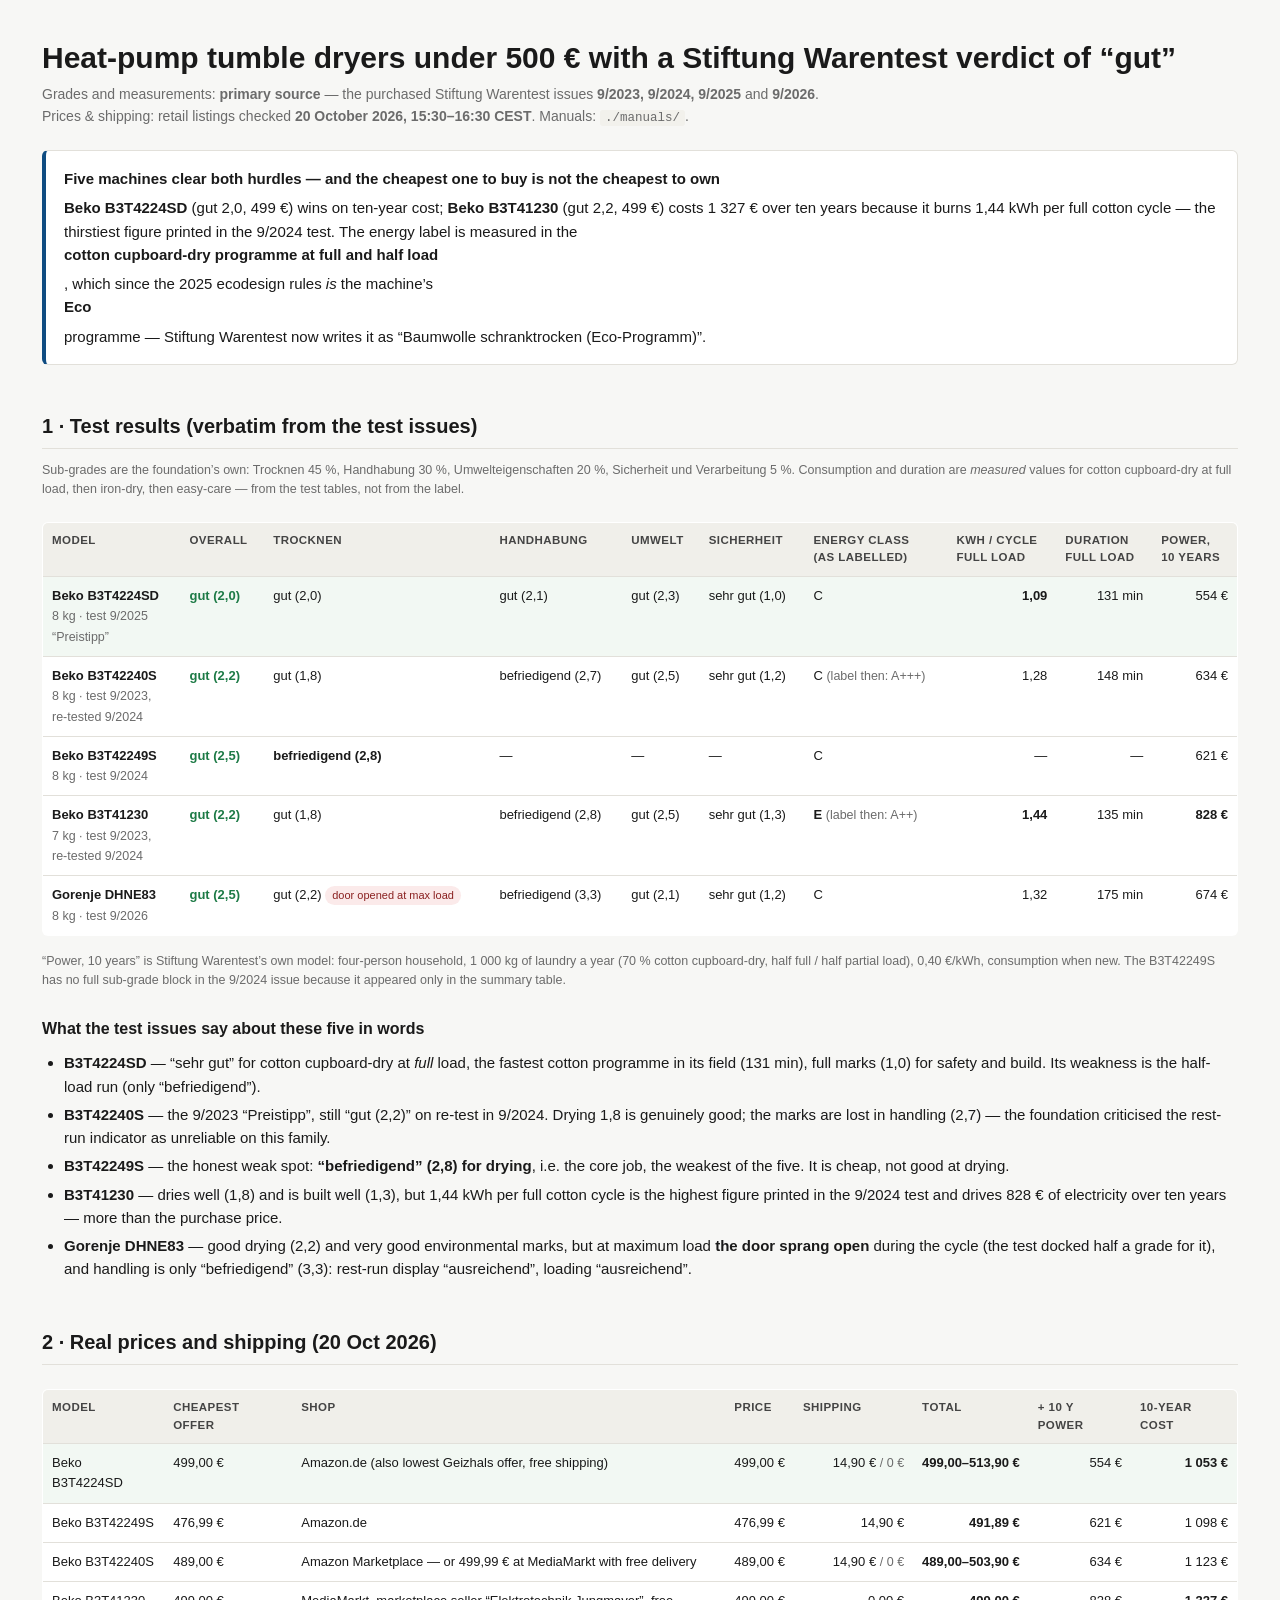
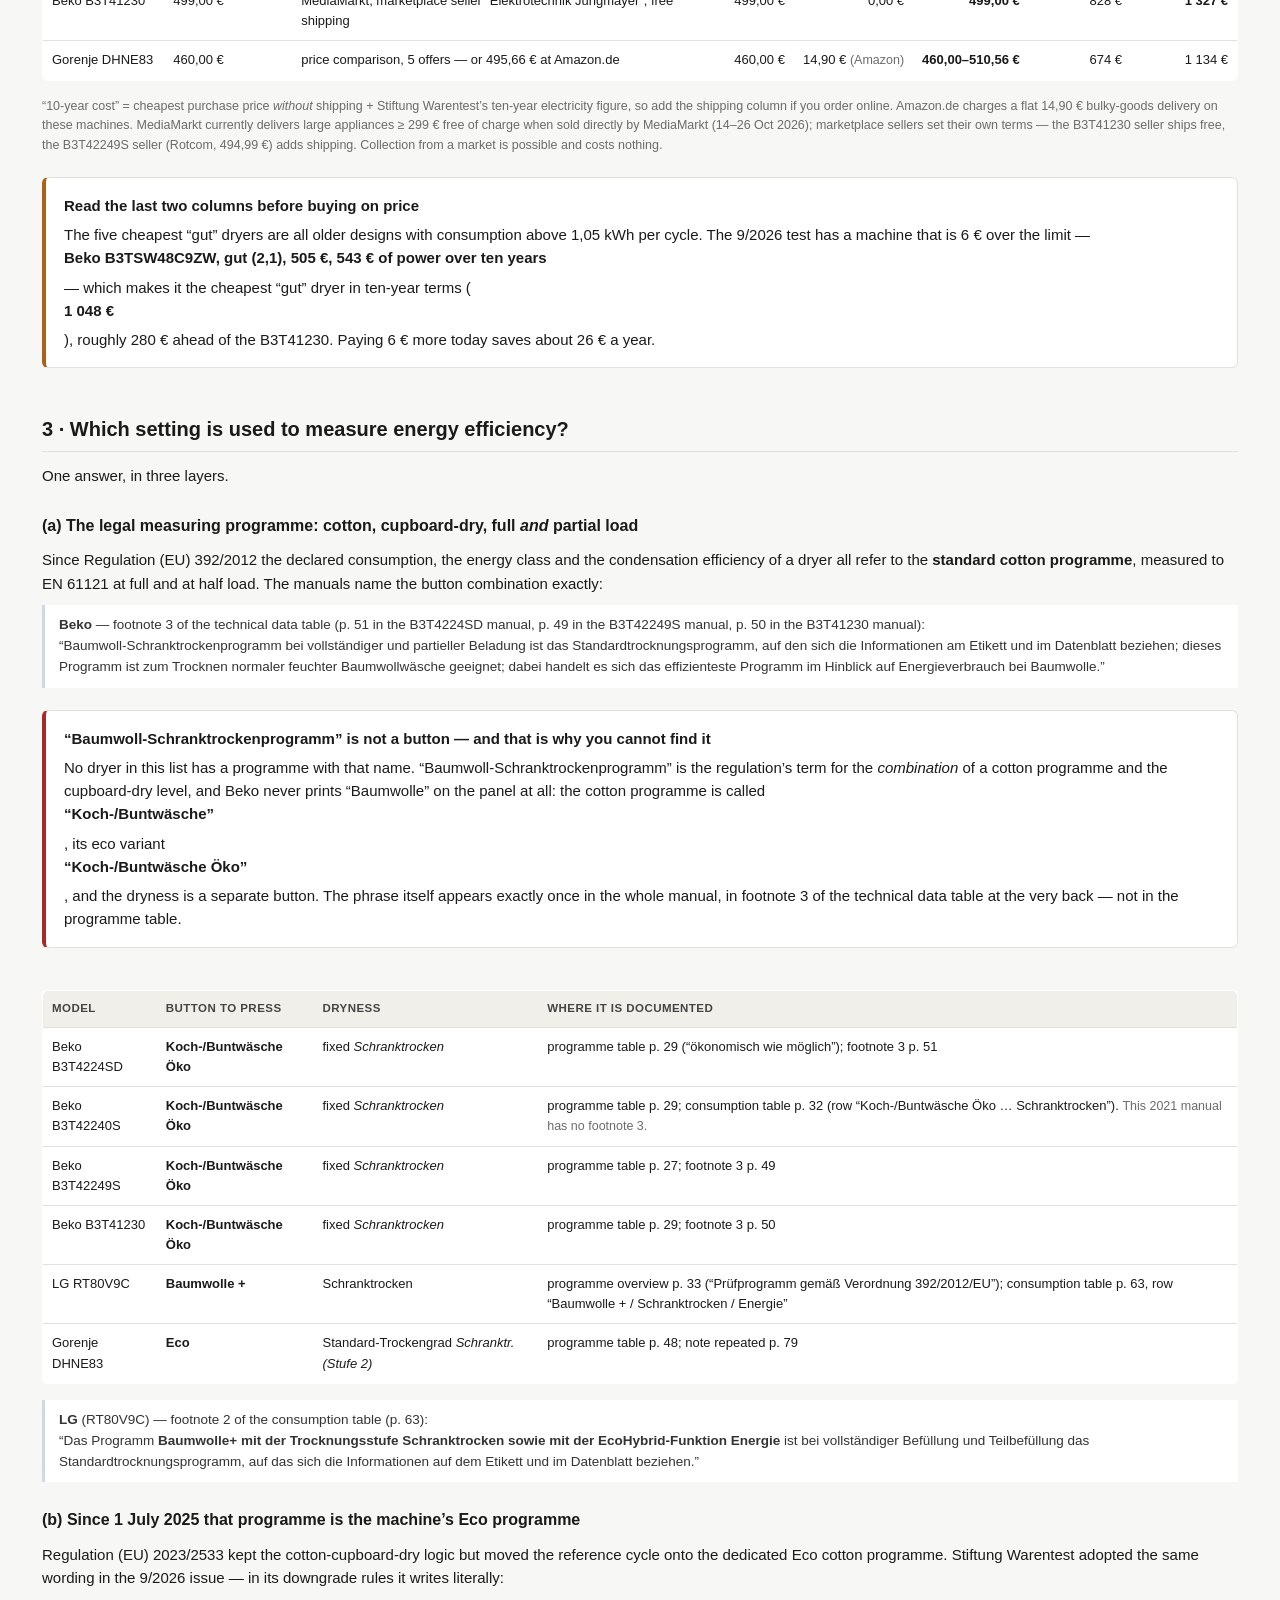
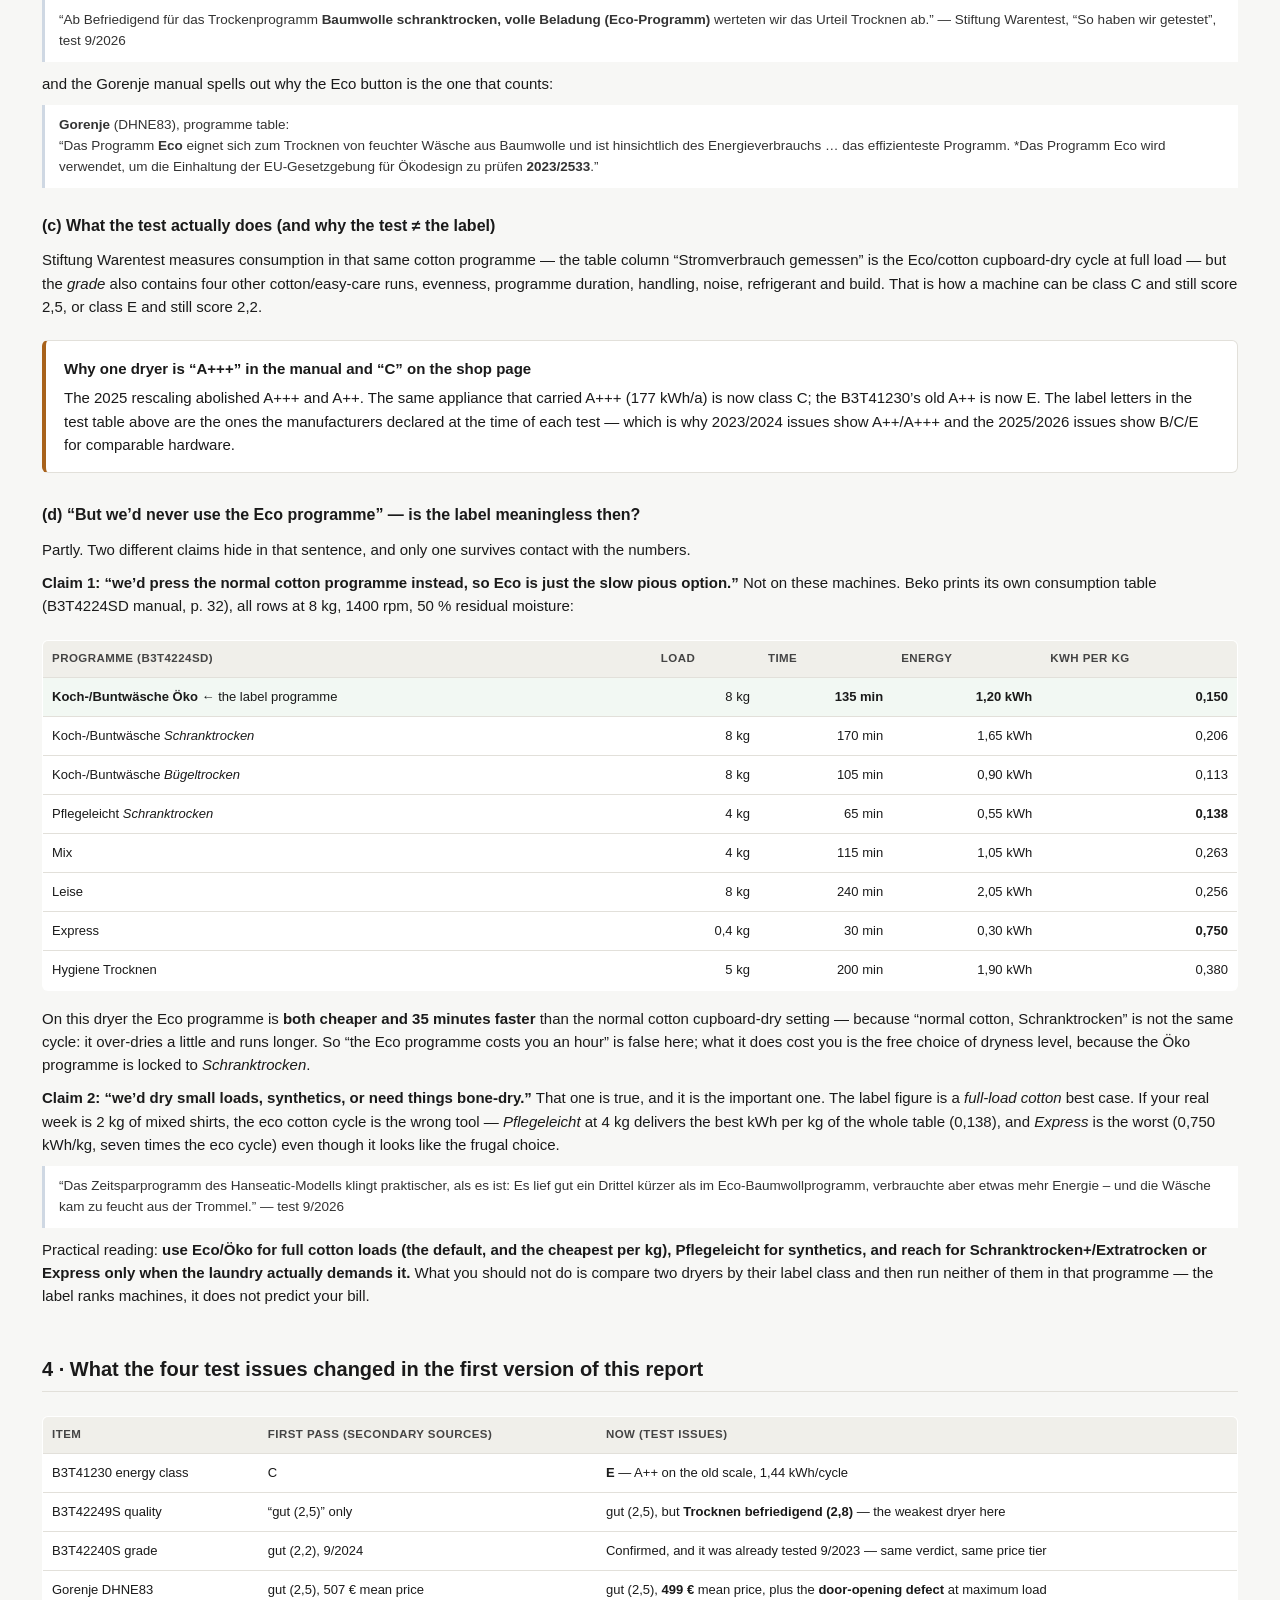
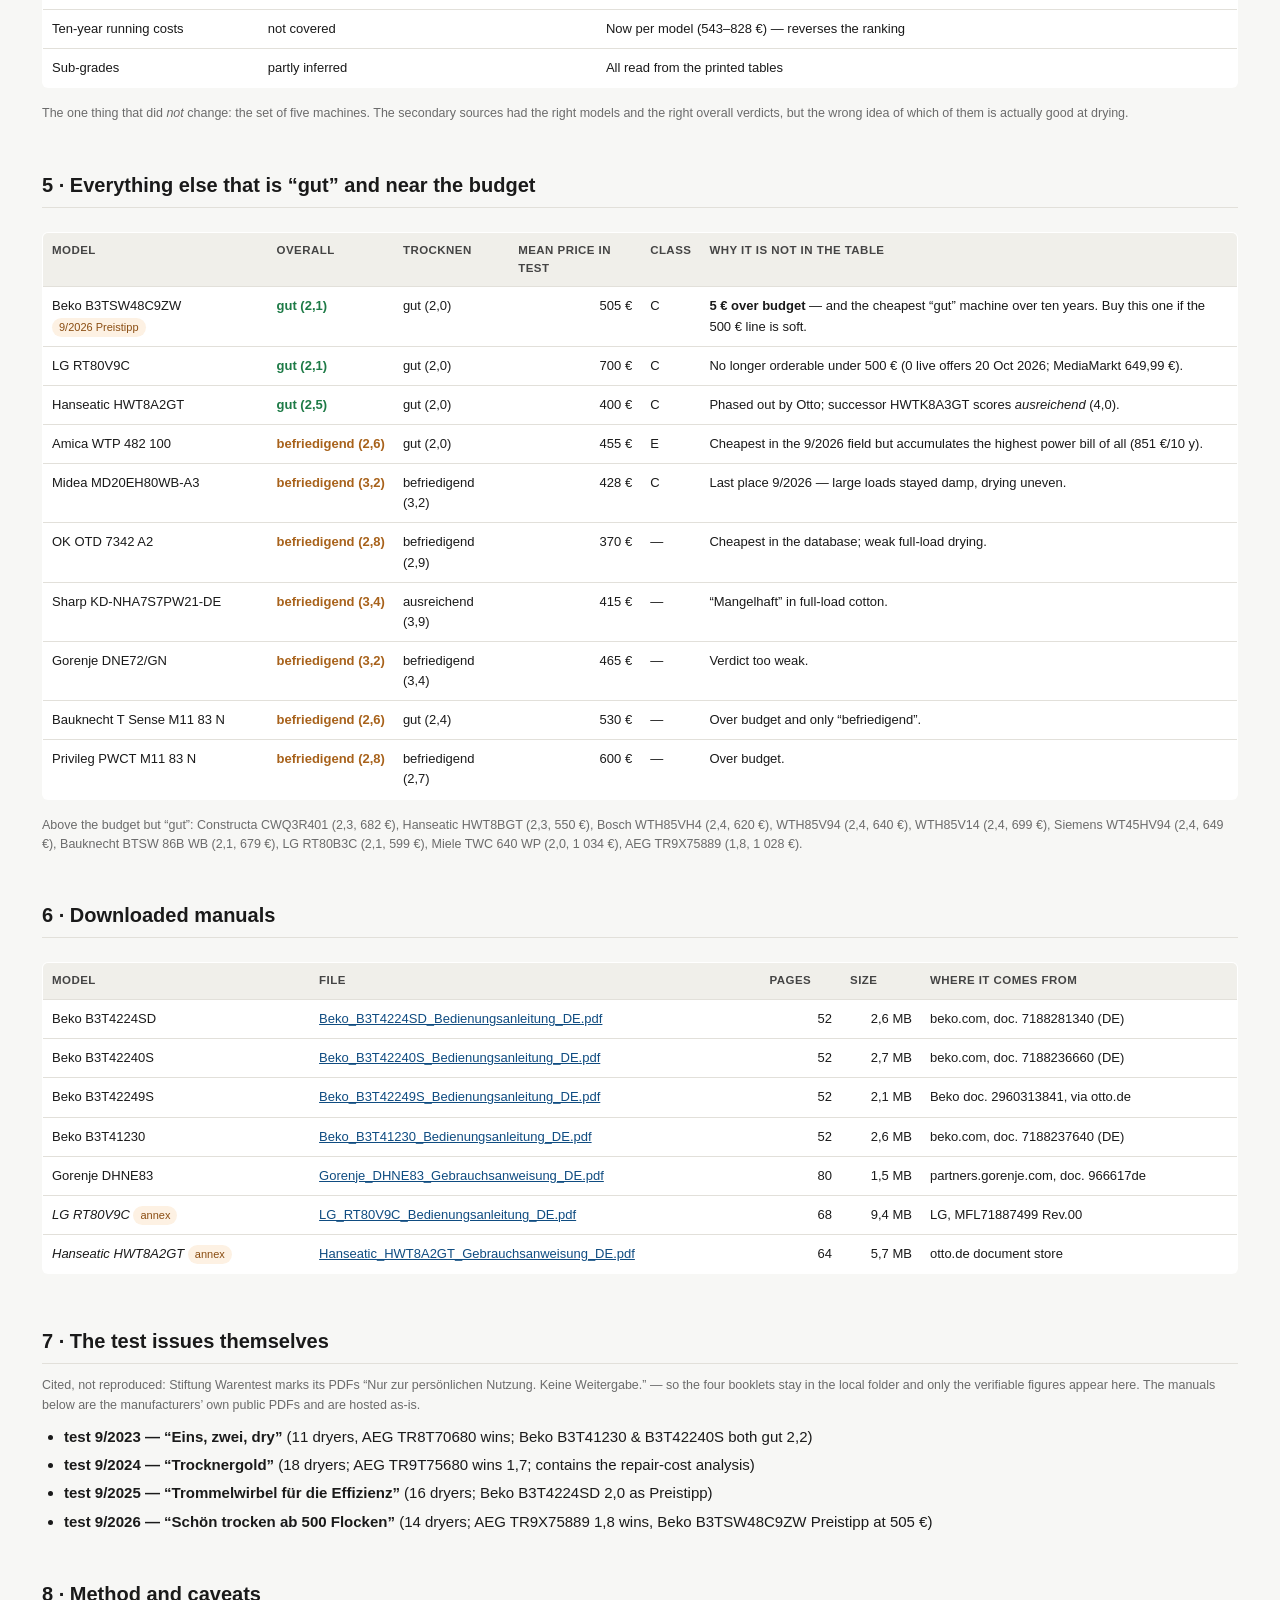
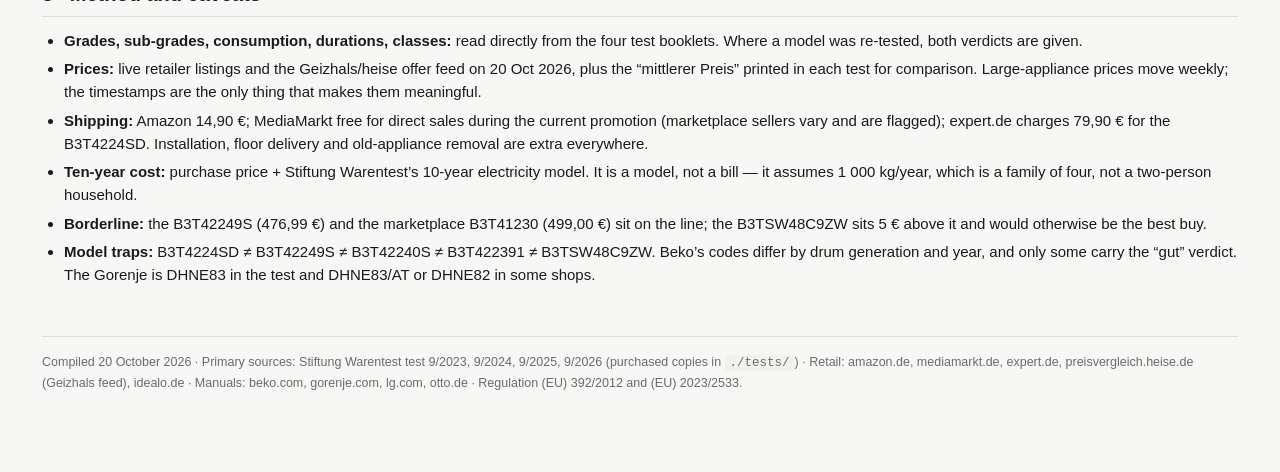
==== trockner/index.html @ 3e5c5003 "trockner: publish the tumble-dryer report at /trockner One self-contained HTML page plus the seven m" ====
<!DOCTYPE html>
<html lang="en">
<head>
<meta charset="utf-8">
<meta name="viewport" content="width=device-width, initial-scale=1">
<title>Tumble dryers under 500 € with Stiftung Warentest “gut” — 2023–2026 test data, real prices, manuals</title>
<style>
  :root{
    --bg:#f7f7f5; --card:#fff; --ink:#1a1a1a; --muted:#6b6b6b; --line:#e2e0da;
    --good:#1d7a46; --warn:#a8621b; --bad:#a52a2a; --accent:#0f4c81;
  }
  *{box-sizing:border-box}
  body{margin:0;background:var(--bg);color:var(--ink);
       font:15px/1.55 -apple-system,BlinkMacSystemFont,"Segoe UI",Roboto,Helvetica,Arial,sans-serif;}
  .wrap{max-width:1240px;margin:0 auto;padding:40px 22px 80px}
  header h1{font-size:30px;line-height:1.2;margin:0 0 8px}
  header .sub{color:var(--muted);font-size:14px;margin-bottom:22px}
  .callout{background:#fff;border:1px solid var(--line);border-left:4px solid var(--accent);
           padding:16px 18px;border-radius:6px;margin:22px 0 30px}
  .callout b{display:block;margin-bottom:6px}
  h2{font-size:20px;margin:46px 0 12px;padding-bottom:6px;border-bottom:1px solid var(--line)}
  h3{font-size:16px;margin:26px 0 8px}
  p{margin:10px 0}
  ul,ol{margin:10px 0;padding-left:22px}
  li{margin:5px 0}
  table{width:100%;border-collapse:collapse;background:#fff;border:1px solid var(--line);
        border-radius:6px;overflow:hidden;font-size:13px;margin:12px 0 6px}
  th,td{padding:9px 9px;text-align:left;vertical-align:top;border-bottom:1px solid var(--line)}
  th{background:#f0efea;font-size:11.5px;text-transform:uppercase;letter-spacing:.04em;color:#444}
  tr:last-child td{border-bottom:none}
  td.num{text-align:right;white-space:nowrap;font-variant-numeric:tabular-nums}
  .grade{font-weight:600;white-space:nowrap}
  .g-good{color:var(--good)}
  .g-ok{color:var(--warn)}
  .g-bad{color:var(--bad)}
  .pill{display:inline-block;padding:1px 7px;border-radius:10px;font-size:11px;
        background:#eef2f6;color:#33475b;white-space:nowrap}
  .pill.b{background:#fdf1e3;color:#8a4d12}
  .pill.r{background:#fbeaea;color:#8a2020}
  code{background:#f2f1ec;padding:1px 5px;border-radius:3px;font-size:12.5px}
  blockquote{margin:10px 0;padding:10px 14px;border-left:3px solid #cfd8e3;background:#fff;
             color:#333;font-size:13.5px}
  .note{font-size:12.5px;color:var(--muted)}
  .scroll{overflow-x:auto}
  .win{background:#f2f8f3}
  .diff{background:#fffdf5}
  footer{margin-top:50px;padding-top:16px;border-top:1px solid var(--line);font-size:12.5px;color:var(--muted)}
  a{color:var(--accent)}
</style>
</head>
<body>
<div class="wrap">

<header>
  <h1>Heat-pump tumble dryers under 500 € with a Stiftung Warentest verdict of “gut”</h1>
  <div class="sub">
    Grades and measurements: <b>primary source</b> — the purchased Stiftung Warentest issues <b>9/2023, 9/2024, 9/2025</b> and <b>9/2026</b>.<br>
    Prices &amp; shipping: retail listings checked <b>20 October 2026, 15:30–16:30 CEST</b>. Manuals: <code>./manuals/</code>.
  </div>
</header>

<div class="callout">
  <b>Five machines clear both hurdles — and the cheapest one to buy is not the cheapest to own</b>
  <b style="display:inline;font-weight:600">Beko B3T4224SD</b> (gut 2,0, 499 €) wins on ten-year cost; <b style="display:inline;font-weight:600">Beko B3T41230</b> (gut 2,2, 499 €) costs 1 327 € over ten years because it burns 1,44 kWh per full cotton cycle — the thirstiest figure printed in the 9/2024 test.
  The energy label is measured in the <b>cotton cupboard-dry programme at full and half load</b>, which since the 2025 ecodesign rules <i>is</i> the machine’s <b>Eco</b> programme — Stiftung Warentest now writes it as “Baumwolle schranktrocken (Eco-Programm)”.
</div>

<h2>1 · Test results (verbatim from the test issues)</h2>
<p class="note">Sub-grades are the foundation’s own: Trocknen 45 %, Handhabung 30 %, Umwelteigenschaften 20 %, Sicherheit und Verarbeitung 5 %. Consumption and duration are <i>measured</i> values for cotton cupboard-dry at full load, then iron-dry, then easy-care — from the test tables, not from the label.</p>

<div class="scroll">
<table>
  <thead>
    <tr>
      <th>Model</th><th>Overall</th><th>Trocknen</th><th>Handhabung</th><th>Umwelt</th><th>Sicherheit</th>
      <th>Energy class<br>(as labelled)</th><th>kWh / cycle<br>full load</th><th>Duration<br>full load</th><th>Power,<br>10 years</th>
    </tr>
  </thead>
  <tbody>
    <tr class="win">
      <td><b>Beko B3T4224SD</b><br><span class="note">8 kg · test 9/2025<br>“Preistipp”</span></td>
      <td><span class="grade g-good">gut (2,0)</span></td>
      <td>gut (2,0)</td><td>gut (2,1)</td><td>gut (2,3)</td><td>sehr gut (1,0)</td>
      <td>C</td><td class="num"><b>1,09</b></td><td class="num">131 min</td><td class="num">554 €</td>
    </tr>
    <tr>
      <td><b>Beko B3T42240S</b><br><span class="note">8 kg · test 9/2023,<br>re-tested 9/2024</span></td>
      <td><span class="grade g-good">gut (2,2)</span></td>
      <td>gut (1,8)</td><td>befriedigend (2,7)</td><td>gut (2,5)</td><td>sehr gut (1,2)</td>
      <td>C <span class="note">(label then: A+++)</span></td><td class="num">1,28</td><td class="num">148 min</td><td class="num">634 €</td>
    </tr>
    <tr>
      <td><b>Beko B3T42249S</b><br><span class="note">8 kg · test 9/2024</span></td>
      <td><span class="grade g-good">gut (2,5)</span></td>
      <td><b>befriedigend (2,8)</b></td><td>—</td><td>—</td><td>—</td>
      <td>C</td><td class="num">—</td><td class="num">—</td><td class="num">621 €</td>
    </tr>
    <tr>
      <td><b>Beko B3T41230</b><br><span class="note">7 kg · test 9/2023,<br>re-tested 9/2024</span></td>
      <td><span class="grade g-good">gut (2,2)</span></td>
      <td>gut (1,8)</td><td>befriedigend (2,8)</td><td>gut (2,5)</td><td>sehr gut (1,3)</td>
      <td><b>E</b> <span class="note">(label then: A++)</span></td><td class="num"><b>1,44</b></td><td class="num">135 min</td><td class="num"><b>828 €</b></td>
    </tr>
    <tr>
      <td><b>Gorenje DHNE83</b><br><span class="note">8 kg · test 9/2026</span></td>
      <td><span class="grade g-good">gut (2,5)</span></td>
      <td>gut (2,2) <span class="pill r">door opened at max load</span></td>
      <td>befriedigend (3,3)</td><td>gut (2,1)</td><td>sehr gut (1,2)</td>
      <td>C</td><td class="num">1,32</td><td class="num">175 min</td><td class="num">674 €</td>
    </tr>
  </tbody>
</table>
</div>

<p class="note">“Power, 10 years” is Stiftung Warentest’s own model: four-person household, 1 000 kg of laundry a year (70 % cotton cupboard-dry, half full / half partial load), 0,40 €/kWh, consumption when new. The B3T42249S has no full sub-grade block in the 9/2024 issue because it appeared only in the summary table.</p>

<h3>What the test issues say about these five in words</h3>
<ul>
  <li><b>B3T4224SD</b> — “sehr gut” for cotton cupboard-dry at <i>full</i> load, the fastest cotton programme in its field (131 min), full marks (1,0) for safety and build. Its weakness is the half-load run (only “befriedigend”).</li>
  <li><b>B3T42240S</b> — the 9/2023 “Preistipp”, still “gut (2,2)” on re-test in 9/2024. Drying 1,8 is genuinely good; the marks are lost in handling (2,7) — the foundation criticised the rest-run indicator as unreliable on this family.</li>
  <li><b>B3T42249S</b> — the honest weak spot: <b>“befriedigend” (2,8) for drying</b>, i.e. the core job, the weakest of the five. It is cheap, not good at drying.</li>
  <li><b>B3T41230</b> — dries well (1,8) and is built well (1,3), but 1,44 kWh per full cotton cycle is the highest figure printed in the 9/2024 test and drives 828 € of electricity over ten years — more than the purchase price.</li>
  <li><b>Gorenje DHNE83</b> — good drying (2,2) and very good environmental marks, but at maximum load <b>the door sprang open</b> during the cycle (the test docked half a grade for it), and handling is only “befriedigend” (3,3): rest-run display “ausreichend”, loading “ausreichend”.</li>
</ul>

<h2>2 · Real prices and shipping (20 Oct 2026)</h2>

<div class="scroll">
<table>
  <thead>
    <tr><th>Model</th><th>Cheapest offer</th><th>Shop</th><th class="num">Price</th><th class="num">Shipping</th><th class="num">Total</th><th class="num">+ 10 y power</th><th class="num">10-year cost</th></tr>
  </thead>
  <tbody>
    <tr class="win">
      <td>Beko B3T4224SD</td><td>499,00 €</td><td>Amazon.de (also lowest Geizhals offer, free shipping)</td>
      <td class="num">499,00 €</td><td class="num">14,90 € <span class="note">/ 0 €</span></td><td class="num"><b>499,00–513,90 €</b></td><td class="num">554 €</td><td class="num"><b>1 053 €</b></td>
    </tr>
    <tr>
      <td>Beko B3T42249S</td><td>476,99 €</td><td>Amazon.de</td>
      <td class="num">476,99 €</td><td class="num">14,90 €</td><td class="num"><b>491,89 €</b></td><td class="num">621 €</td><td class="num">1 098 €</td>
    </tr>
    <tr>
      <td>Beko B3T42240S</td><td>489,00 €</td><td>Amazon Marketplace — or 499,99 € at MediaMarkt with free delivery</td>
      <td class="num">489,00 €</td><td class="num">14,90 € <span class="note">/ 0 €</span></td><td class="num"><b>489,00–503,90 €</b></td><td class="num">634 €</td><td class="num">1 123 €</td>
    </tr>
    <tr>
      <td>Beko B3T41230</td><td>499,00 €</td><td>MediaMarkt, marketplace seller “Elektrotechnik Jungmayer”, free shipping</td>
      <td class="num">499,00 €</td><td class="num">0,00 €</td><td class="num"><b>499,00 €</b></td><td class="num">828 €</td><td class="num"><b>1 327 €</b></td>
    </tr>
    <tr>
      <td>Gorenje DHNE83</td><td>460,00 €</td><td>price comparison, 5 offers — or 495,66 € at Amazon.de</td>
      <td class="num">460,00 €</td><td class="num">14,90 € <span class="note">(Amazon)</span></td><td class="num"><b>460,00–510,56 €</b></td><td class="num">674 €</td><td class="num">1 134 €</td>
    </tr>
  </tbody>
</table>
</div>

<p class="note">“10-year cost” = cheapest purchase price <i>without</i> shipping + Stiftung Warentest’s ten-year electricity figure, so add the shipping column if you order online. Amazon.de charges a flat 14,90 € bulky-goods delivery on these machines. MediaMarkt currently delivers large appliances ≥ 299 € free of charge when sold directly by MediaMarkt (14–26 Oct 2026); marketplace sellers set their own terms — the B3T41230 seller ships free, the B3T42249S seller (Rotcom, 494,99 €) adds shipping. Collection from a market is possible and costs nothing.</p>

<div class="callout" style="border-left-color:var(--warn)">
  <b>Read the last two columns before buying on price</b>
  The five cheapest “gut” dryers are all older designs with consumption above 1,05 kWh per cycle. The 9/2026 test has a machine that is 6 € over the limit — <b>Beko B3TSW48C9ZW, gut (2,1), 505 €, 543 € of power over ten years</b> — which makes it the cheapest “gut” dryer in ten-year terms (<b>1 048 €</b>), roughly 280 € ahead of the B3T41230. Paying 6 € more today saves about 26 € a year.
</div>

<h2>3 · Which setting is used to measure energy efficiency?</h2>

<p>One answer, in three layers.</p>

<h3>(a) The legal measuring programme: cotton, cupboard-dry, full <i>and</i> partial load</h3>
<p>Since Regulation (EU) 392/2012 the declared consumption, the energy class and the condensation efficiency of a dryer all refer to the <b>standard cotton programme</b>, measured to EN 61121 at full and at half load. The manuals name the button combination exactly:</p>

<blockquote><b>Beko</b> — footnote 3 of the technical data table (p. 51 in the B3T4224SD manual, p. 49 in the B3T42249S manual, p. 50 in the B3T41230 manual):<br>
“Baumwoll-Schranktrockenprogramm bei vollständiger und partieller Beladung ist das Standardtrocknungsprogramm, auf den sich die Informationen am Etikett und im Datenblatt beziehen; dieses Programm ist zum Trocknen normaler feuchter Baumwollwäsche geeignet; dabei handelt es sich das effizienteste Programm im Hinblick auf Energieverbrauch bei Baumwolle.”</blockquote>

<div class="callout" style="border-left-color:var(--bad)">
  <b>“Baumwoll-Schranktrockenprogramm” is not a button — and that is why you cannot find it</b>
  No dryer in this list has a programme with that name. “Baumwoll-Schranktrockenprogramm” is the regulation’s term for the <i>combination</i> of a cotton programme and the cupboard-dry level, and Beko never prints “Baumwolle” on the panel at all: the cotton programme is called <b>“Koch-/Buntwäsche”</b>, its eco variant <b>“Koch-/Buntwäsche Öko”</b>, and the dryness is a separate button. The phrase itself appears exactly once in the whole manual, in footnote 3 of the technical data table at the very back — not in the programme table.
</div>

<div class="scroll">
<table>
  <thead><tr><th>Model</th><th>Button to press</th><th>Dryness</th><th>Where it is documented</th></tr></thead>
  <tbody>
    <tr><td>Beko B3T4224SD</td><td><b>Koch-/Buntwäsche Öko</b></td><td>fixed <i>Schranktrocken</i></td><td>programme table p. 29 (“ökonomisch wie möglich”); footnote 3 p. 51</td></tr>
    <tr><td>Beko B3T42240S</td><td><b>Koch-/Buntwäsche Öko</b></td><td>fixed <i>Schranktrocken</i></td><td>programme table p. 29; consumption table p. 32 (row “Koch-/Buntwäsche Öko … Schranktrocken”). <span class="note">This 2021 manual has no footnote 3.</span></td></tr>
    <tr><td>Beko B3T42249S</td><td><b>Koch-/Buntwäsche Öko</b></td><td>fixed <i>Schranktrocken</i></td><td>programme table p. 27; footnote 3 p. 49</td></tr>
    <tr><td>Beko B3T41230</td><td><b>Koch-/Buntwäsche Öko</b></td><td>fixed <i>Schranktrocken</i></td><td>programme table p. 29; footnote 3 p. 50</td></tr>
    <tr><td>LG RT80V9C</td><td><b>Baumwolle +</b></td><td>Schranktrocken</td><td>programme overview p. 33 (“Prüfprogramm gemäß Verordnung 392/2012/EU”); consumption table p. 63, row “Baumwolle + / Schranktrocken / Energie”</td></tr>
    <tr><td>Gorenje DHNE83</td><td><b>Eco</b></td><td>Standard-Trockengrad <i>Schranktr. (Stufe 2)</i></td><td>programme table p. 48; note repeated p. 79</td></tr>
  </tbody>
</table>
</div>

<blockquote><b>LG</b> (RT80V9C) — footnote 2 of the consumption table (p. 63):<br>
“Das Programm <b>Baumwolle+ mit der Trocknungsstufe Schranktrocken sowie mit der EcoHybrid-Funktion Energie</b> ist bei vollständiger Befüllung und Teilbefüllung das Standardtrocknungsprogramm, auf das sich die Informationen auf dem Etikett und im Datenblatt beziehen.”</blockquote>

<h3>(b) Since 1 July 2025 that programme is the machine’s <b>Eco</b> programme</h3>
<p>Regulation (EU) 2023/2533 kept the cotton-cupboard-dry logic but moved the reference cycle onto the dedicated Eco cotton programme. Stiftung Warentest adopted the same wording in the 9/2026 issue — in its downgrade rules it writes literally:</p>

<blockquote>“Ab Befriedigend für das Trockenprogramm <b>Baumwolle schranktrocken, volle Beladung (Eco-Programm)</b> werteten wir das Urteil Trocknen ab.” — Stiftung Warentest, “So haben wir getestet”, test 9/2026</blockquote>

<p>and the Gorenje manual spells out why the Eco button is the one that counts:</p>

<blockquote><b>Gorenje</b> (DHNE83), programme table:<br>
“Das Programm <b>Eco</b> eignet sich zum Trocknen von feuchter Wäsche aus Baumwolle und ist hinsichtlich des Energieverbrauchs … das effizienteste Programm. *Das Programm Eco wird verwendet, um die Einhaltung der EU-Gesetzgebung für Ökodesign zu prüfen <b>2023/2533</b>.”</blockquote>

<h3>(c) What the test actually does (and why the test ≠ the label)</h3>
<p>Stiftung Warentest measures consumption in that same cotton programme — the table column “Stromverbrauch gemessen” is the Eco/cotton cupboard-dry cycle at full load — but the <i>grade</i> also contains four other cotton/easy-care runs, evenness, programme duration, handling, noise, refrigerant and build. That is how a machine can be class C and still score 2,5, or class E and still score 2,2.</p>

<div class="callout" style="border-left-color:var(--warn)">
  <b>Why one dryer is “A+++” in the manual and “C” on the shop page</b>
  The 2025 rescaling abolished A+++ and A++. The same appliance that carried A+++ (177 kWh/a) is now class C; the B3T41230’s old A++ is now E. The label letters in the test table above are the ones the manufacturers declared at the time of each test — which is why 2023/2024 issues show A++/A+++ and the 2025/2026 issues show B/C/E for comparable hardware.
</div>

<h3>(d) “But we’d never use the Eco programme” — is the label meaningless then?</h3>
<p>Partly. Two different claims hide in that sentence, and only one survives contact with the numbers.</p>

<p><b>Claim 1: “we’d press the normal cotton programme instead, so Eco is just the slow pious option.”</b> Not on these machines. Beko prints its own consumption table (B3T4224SD manual, p. 32), all rows at 8 kg, 1400 rpm, 50 % residual moisture:</p>

<div class="scroll">
<table>
  <thead><tr><th>Programme (B3T4224SD)</th><th class="num">Load</th><th class="num">Time</th><th class="num">Energy</th><th class="num">kWh per kg</th></tr></thead>
  <tbody>
    <tr class="win"><td><b>Koch-/Buntwäsche Öko</b> ← the label programme</td><td class="num">8 kg</td><td class="num"><b>135 min</b></td><td class="num"><b>1,20 kWh</b></td><td class="num"><b>0,150</b></td></tr>
    <tr><td>Koch-/Buntwäsche <i>Schranktrocken</i></td><td class="num">8 kg</td><td class="num">170 min</td><td class="num">1,65 kWh</td><td class="num">0,206</td></tr>
    <tr><td>Koch-/Buntwäsche <i>Bügeltrocken</i></td><td class="num">8 kg</td><td class="num">105 min</td><td class="num">0,90 kWh</td><td class="num">0,113</td></tr>
    <tr><td>Pflegeleicht <i>Schranktrocken</i></td><td class="num">4 kg</td><td class="num">65 min</td><td class="num">0,55 kWh</td><td class="num"><b>0,138</b></td></tr>
    <tr><td>Mix</td><td class="num">4 kg</td><td class="num">115 min</td><td class="num">1,05 kWh</td><td class="num">0,263</td></tr>
    <tr><td>Leise</td><td class="num">8 kg</td><td class="num">240 min</td><td class="num">2,05 kWh</td><td class="num">0,256</td></tr>
    <tr><td>Express</td><td class="num">0,4 kg</td><td class="num">30 min</td><td class="num">0,30 kWh</td><td class="num"><b>0,750</b></td></tr>
    <tr><td>Hygiene Trocknen</td><td class="num">5 kg</td><td class="num">200 min</td><td class="num">1,90 kWh</td><td class="num">0,380</td></tr>
  </tbody>
</table>
</div>
<p>On this dryer the Eco programme is <b>both cheaper and 35 minutes faster</b> than the normal cotton cupboard-dry setting — because “normal cotton, Schranktrocken” is not the same cycle: it over-dries a little and runs longer. So “the Eco programme costs you an hour” is false here; what it does cost you is the free choice of dryness level, because the Öko programme is locked to <i>Schranktrocken</i>.</p>

<p><b>Claim 2: “we’d dry small loads, synthetics, or need things bone-dry.”</b> That one is true, and it is the important one. The label figure is a <i>full-load cotton</i> best case. If your real week is 2 kg of mixed shirts, the eco cotton cycle is the wrong tool — <i>Pflegeleicht</i> at 4 kg delivers the best kWh per kg of the whole table (0,138), and <i>Express</i> is the worst (0,750 kWh/kg, seven times the eco cycle) even though it looks like the frugal choice.</p>

<blockquote>“Das Zeitsparprogramm des Hanseatic-Modells klingt praktischer, als es ist: Es lief gut ein Drittel kürzer als im Eco-Baumwollprogramm, verbrauchte aber etwas mehr Energie – und die Wäsche kam zu feucht aus der Trommel.” — test 9/2026</blockquote>

<p>Practical reading: <b>use Eco/Öko for full cotton loads (the default, and the cheapest per kg), Pflegeleicht for synthetics, and reach for Schranktrocken+/Extratrocken or Express only when the laundry actually demands it.</b> What you should not do is compare two dryers by their label class and then run neither of them in that programme — the label ranks machines, it does not predict your bill.</p>

<h2>4 · What the four test issues changed in the first version of this report</h2>
<div class="scroll">
<table>
  <thead><tr><th>Item</th><th>First pass (secondary sources)</th><th>Now (test issues)</th></tr></thead>
  <tbody>
    <tr><td>B3T41230 energy class</td><td>C</td><td><b>E</b> — A++ on the old scale, 1,44 kWh/cycle</td></tr>
    <tr><td>B3T42249S quality</td><td>“gut (2,5)” only</td><td>gut (2,5), but <b>Trocknen befriedigend (2,8)</b> — the weakest dryer here</td></tr>
    <tr><td>B3T42240S grade</td><td>gut (2,2), 9/2024</td><td>Confirmed, and it was already tested 9/2023 — same verdict, same price tier</td></tr>
    <tr><td>Gorenje DHNE83</td><td>gut (2,5), 507 € mean price</td><td>gut (2,5), <b>499 €</b> mean price, plus the <b>door-opening defect</b> at maximum load</td></tr>
    <tr><td>Ten-year running costs</td><td>not covered</td><td>Now per model (543–828 €) — reverses the ranking</td></tr>
    <tr><td>Sub-grades</td><td>partly inferred</td><td>All read from the printed tables</td></tr>
  </tbody>
</table>
</div>
<p class="note">The one thing that did <i>not</i> change: the set of five machines. The secondary sources had the right models and the right overall verdicts, but the wrong idea of which of them is actually good at drying.</p>

<h2>5 · Everything else that is “gut” and near the budget</h2>
<div class="scroll">
<table>
  <thead><tr><th>Model</th><th>Overall</th><th>Trocknen</th><th>Mean price in test</th><th>Class</th><th>Why it is not in the table</th></tr></thead>
  <tbody>
    <tr><td>Beko B3TSW48C9ZW <span class="pill b">9/2026 Preistipp</span></td><td class="grade g-good">gut (2,1)</td><td>gut (2,0)</td><td class="num">505 €</td><td>C</td><td><b>5 € over budget</b> — and the cheapest “gut” machine over ten years. Buy this one if the 500 € line is soft.</td></tr>
    <tr><td>LG RT80V9C</td><td class="grade g-good">gut (2,1)</td><td>gut (2,0)</td><td class="num">700 €</td><td>C</td><td>No longer orderable under 500 € (0 live offers 20 Oct 2026; MediaMarkt 649,99 €).</td></tr>
    <tr><td>Hanseatic HWT8A2GT</td><td class="grade g-good">gut (2,5)</td><td>gut (2,0)</td><td class="num">400 €</td><td>C</td><td>Phased out by Otto; successor HWTK8A3GT scores <i>ausreichend</i> (4,0).</td></tr>
    <tr><td>Amica WTP 482 100</td><td class="grade g-ok">befriedigend (2,6)</td><td>gut (2,0)</td><td class="num">455 €</td><td>E</td><td>Cheapest in the 9/2026 field but accumulates the highest power bill of all (851 €/10 y).</td></tr>
    <tr><td>Midea MD20EH80WB-A3</td><td class="grade g-ok">befriedigend (3,2)</td><td>befriedigend (3,2)</td><td class="num">428 €</td><td>C</td><td>Last place 9/2026 — large loads stayed damp, drying uneven.</td></tr>
    <tr><td>OK OTD 7342 A2</td><td class="grade g-ok">befriedigend (2,8)</td><td>befriedigend (2,9)</td><td class="num">370 €</td><td>—</td><td>Cheapest in the database; weak full-load drying.</td></tr>
    <tr><td>Sharp KD-NHA7S7PW21-DE</td><td class="grade g-ok">befriedigend (3,4)</td><td>ausreichend (3,9)</td><td class="num">415 €</td><td>—</td><td>“Mangelhaft” in full-load cotton.</td></tr>
    <tr><td>Gorenje DNE72/GN</td><td class="grade g-ok">befriedigend (3,2)</td><td>befriedigend (3,4)</td><td class="num">465 €</td><td>—</td><td>Verdict too weak.</td></tr>
    <tr><td>Bauknecht T Sense M11 83 N</td><td class="grade g-ok">befriedigend (2,6)</td><td>gut (2,4)</td><td class="num">530 €</td><td>—</td><td>Over budget and only “befriedigend”.</td></tr>
    <tr><td>Privileg PWCT M11 83 N</td><td class="grade g-ok">befriedigend (2,8)</td><td>befriedigend (2,7)</td><td class="num">600 €</td><td>—</td><td>Over budget.</td></tr>
  </tbody>
</table>
</div>
<p class="note">Above the budget but “gut”: Constructa CWQ3R401 (2,3, 682 €), Hanseatic HWT8BGT (2,3, 550 €), Bosch WTH85VH4 (2,4, 620 €), WTH85V94 (2,4, 640 €), WTH85V14 (2,4, 699 €), Siemens WT45HV94 (2,4, 649 €), Bauknecht BTSW 86B WB (2,1, 679 €), LG RT80B3C (2,1, 599 €), Miele TWC 640 WP (2,0, 1 034 €), AEG TR9X75889 (1,8, 1 028 €).</p>

<h2>6 · Downloaded manuals</h2>
<div class="scroll">
<table>
  <thead><tr><th>Model</th><th>File</th><th class="num">Pages</th><th class="num">Size</th><th>Where it comes from</th></tr></thead>
  <tbody>
    <tr><td>Beko B3T4224SD</td><td><a href="manuals/Beko_B3T4224SD_Bedienungsanleitung_DE.pdf">Beko_B3T4224SD_Bedienungsanleitung_DE.pdf</a></td><td class="num">52</td><td class="num">2,6 MB</td><td>beko.com, doc. 7188281340 (DE)</td></tr>
    <tr><td>Beko B3T42240S</td><td><a href="manuals/Beko_B3T42240S_Bedienungsanleitung_DE.pdf">Beko_B3T42240S_Bedienungsanleitung_DE.pdf</a></td><td class="num">52</td><td class="num">2,7 MB</td><td>beko.com, doc. 7188236660 (DE)</td></tr>
    <tr><td>Beko B3T42249S</td><td><a href="manuals/Beko_B3T42249S_Bedienungsanleitung_DE.pdf">Beko_B3T42249S_Bedienungsanleitung_DE.pdf</a></td><td class="num">52</td><td class="num">2,1 MB</td><td>Beko doc. 2960313841, via otto.de</td></tr>
    <tr><td>Beko B3T41230</td><td><a href="manuals/Beko_B3T41230_Bedienungsanleitung_DE.pdf">Beko_B3T41230_Bedienungsanleitung_DE.pdf</a></td><td class="num">52</td><td class="num">2,6 MB</td><td>beko.com, doc. 7188237640 (DE)</td></tr>
    <tr><td>Gorenje DHNE83</td><td><a href="manuals/Gorenje_DHNE83_Gebrauchsanweisung_DE.pdf">Gorenje_DHNE83_Gebrauchsanweisung_DE.pdf</a></td><td class="num">80</td><td class="num">1,5 MB</td><td>partners.gorenje.com, doc. 966617de</td></tr>
    <tr><td><i>LG RT80V9C</i> <span class="pill b">annex</span></td><td><a href="manuals/LG_RT80V9C_Bedienungsanleitung_DE.pdf">LG_RT80V9C_Bedienungsanleitung_DE.pdf</a></td><td class="num">68</td><td class="num">9,4 MB</td><td>LG, MFL71887499 Rev.00</td></tr>
    <tr><td><i>Hanseatic HWT8A2GT</i> <span class="pill b">annex</span></td><td><a href="manuals/Hanseatic_HWT8A2GT_Gebrauchsanweisung_DE.pdf">Hanseatic_HWT8A2GT_Gebrauchsanweisung_DE.pdf</a></td><td class="num">64</td><td class="num">5,7 MB</td><td>otto.de document store</td></tr>
  </tbody>
</table>
</div>

<h2>7 · The test issues themselves</h2>
<p class="note">Cited, not reproduced: Stiftung Warentest marks its PDFs “Nur zur persönlichen Nutzung. Keine Weitergabe.” — so the four booklets stay in the local folder and only the verifiable figures appear here. The manuals below are the manufacturers’ own public PDFs and are hosted as-is.</p>
<ul>
  <li><b>test 9/2023 — “Eins, zwei, dry”</b> (11 dryers, AEG TR8T70680 wins; Beko B3T41230 &amp; B3T42240S both gut 2,2)</li>
  <li><b>test 9/2024 — “Trocknergold”</b> (18 dryers; AEG TR9T75680 wins 1,7; contains the repair-cost analysis)</li>
  <li><b>test 9/2025 — “Trommelwirbel für die Effizienz”</b> (16 dryers; Beko B3T4224SD 2,0 as Preistipp)</li>
  <li><b>test 9/2026 — “Schön trocken ab 500 Flocken”</b> (14 dryers; AEG TR9X75889 1,8 wins, Beko B3TSW48C9ZW Preistipp at 505 €)</li>
</ul>

<h2>8 · Method and caveats</h2>
<ul>
  <li><b>Grades, sub-grades, consumption, durations, classes:</b> read directly from the four test booklets. Where a model was re-tested, both verdicts are given.</li>
  <li><b>Prices:</b> live retailer listings and the Geizhals/heise offer feed on 20 Oct 2026, plus the “mittlerer Preis” printed in each test for comparison. Large-appliance prices move weekly; the timestamps are the only thing that makes them meaningful.</li>
  <li><b>Shipping:</b> Amazon 14,90 €; MediaMarkt free for direct sales during the current promotion (marketplace sellers vary and are flagged); expert.de charges 79,90 € for the B3T4224SD. Installation, floor delivery and old-appliance removal are extra everywhere.</li>
  <li><b>Ten-year cost:</b> purchase price + Stiftung Warentest’s 10-year electricity model. It is a model, not a bill — it assumes 1 000 kg/year, which is a family of four, not a two-person household.</li>
  <li><b>Borderline:</b> the B3T42249S (476,99 €) and the marketplace B3T41230 (499,00 €) sit on the line; the B3TSW48C9ZW sits 5 € above it and would otherwise be the best buy.</li>
  <li><b>Model traps:</b> B3T4224SD ≠ B3T42249S ≠ B3T42240S ≠ B3T422391 ≠ B3TSW48C9ZW. Beko’s codes differ by drum generation and year, and only some carry the “gut” verdict. The Gorenje is DHNE83 in the test and DHNE83/AT or DHNE82 in some shops.</li>
</ul>

<footer>
  Compiled 20 October 2026 · Primary sources: Stiftung Warentest test 9/2023, 9/2024, 9/2025, 9/2026 (purchased copies in <code>./tests/</code>) · Retail: amazon.de, mediamarkt.de, expert.de, preisvergleich.heise.de (Geizhals feed), idealo.de · Manuals: beko.com, gorenje.com, lg.com, otto.de · Regulation (EU) 392/2012 and (EU) 2023/2533.
</footer>

</div>
</body>
</html>
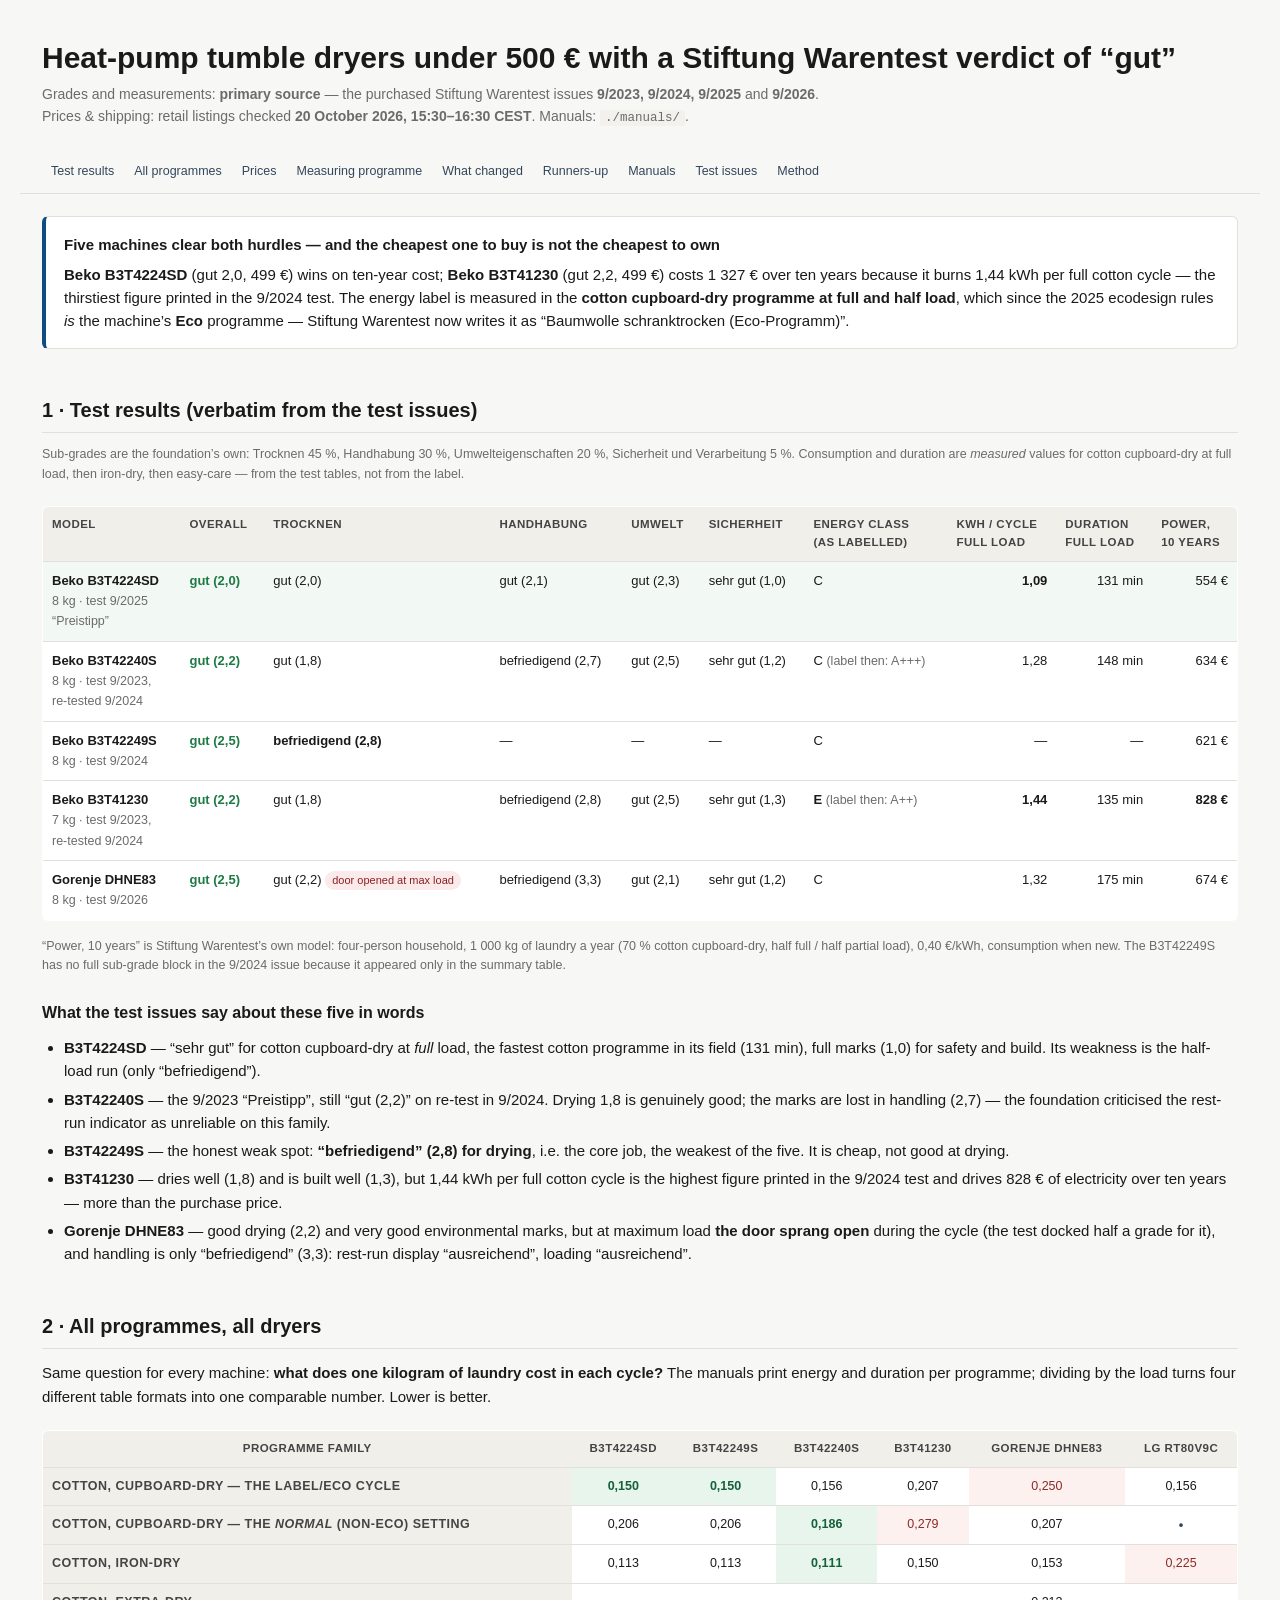
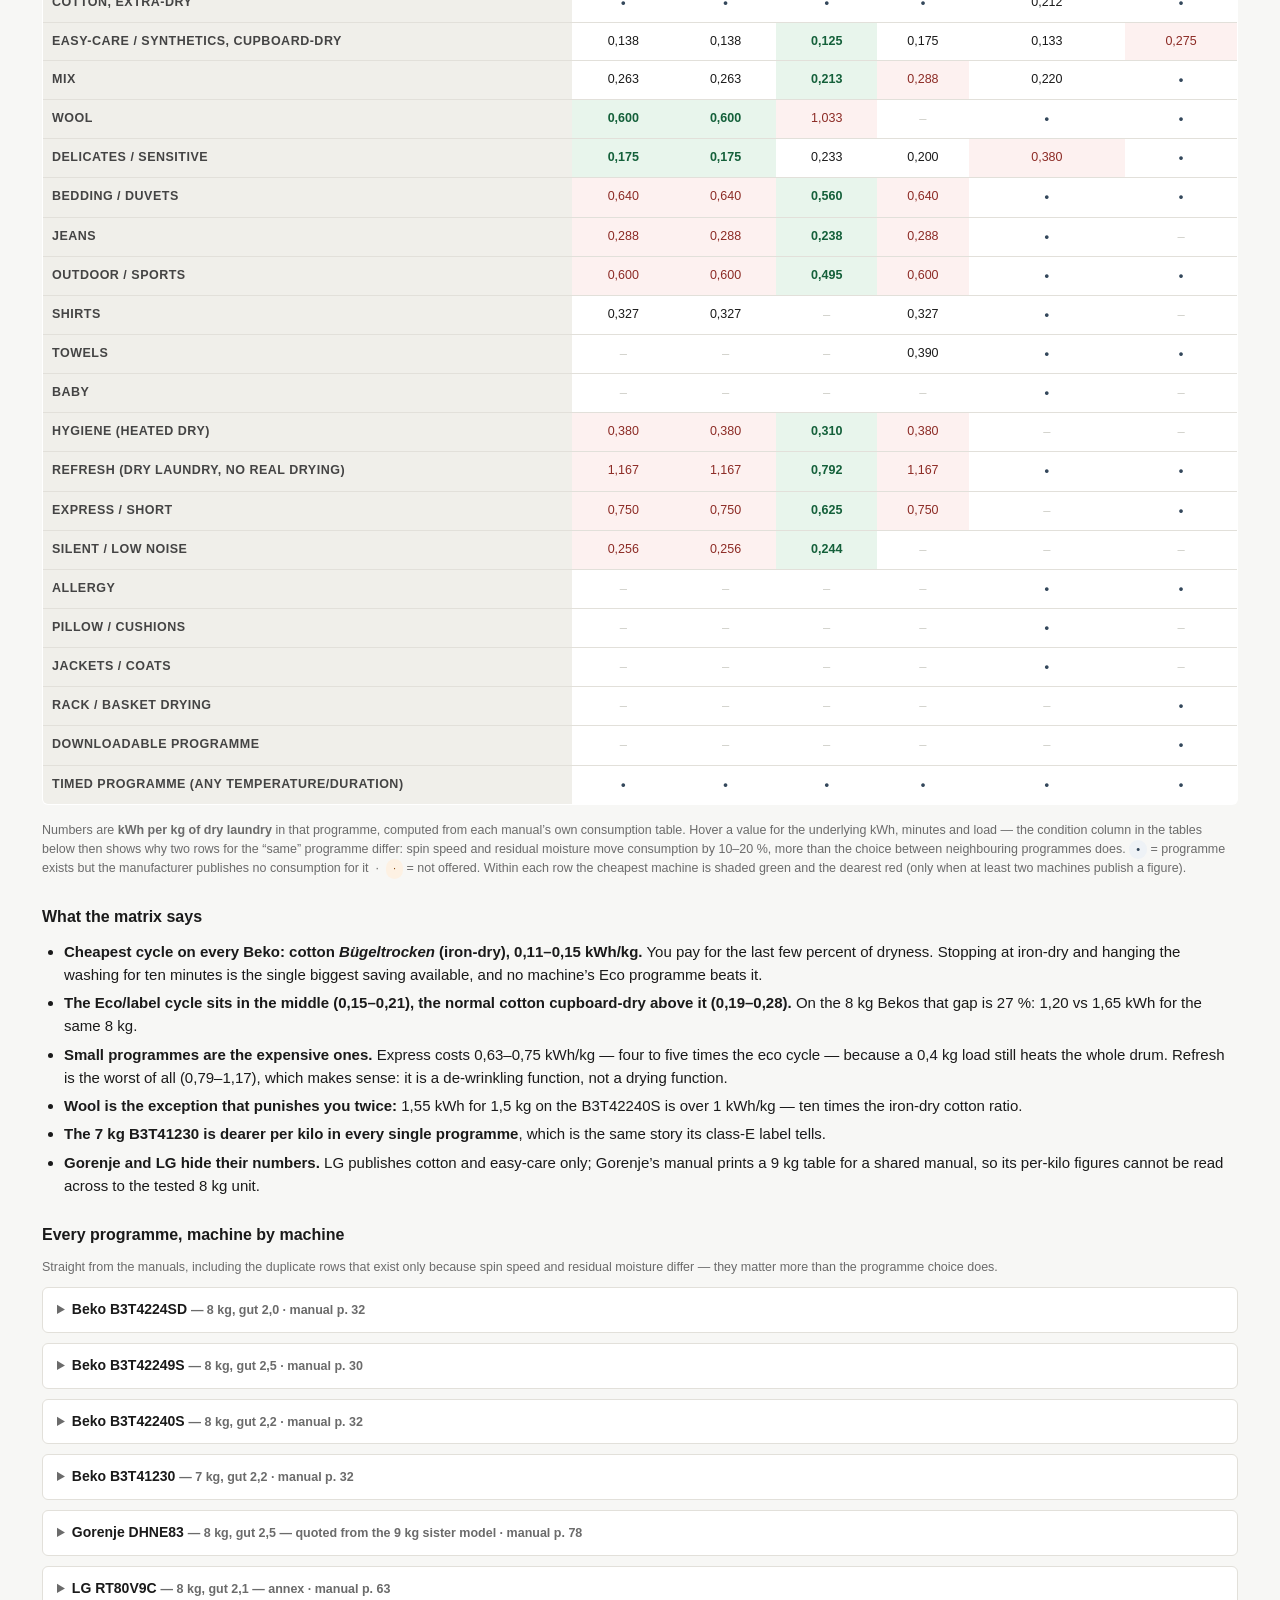
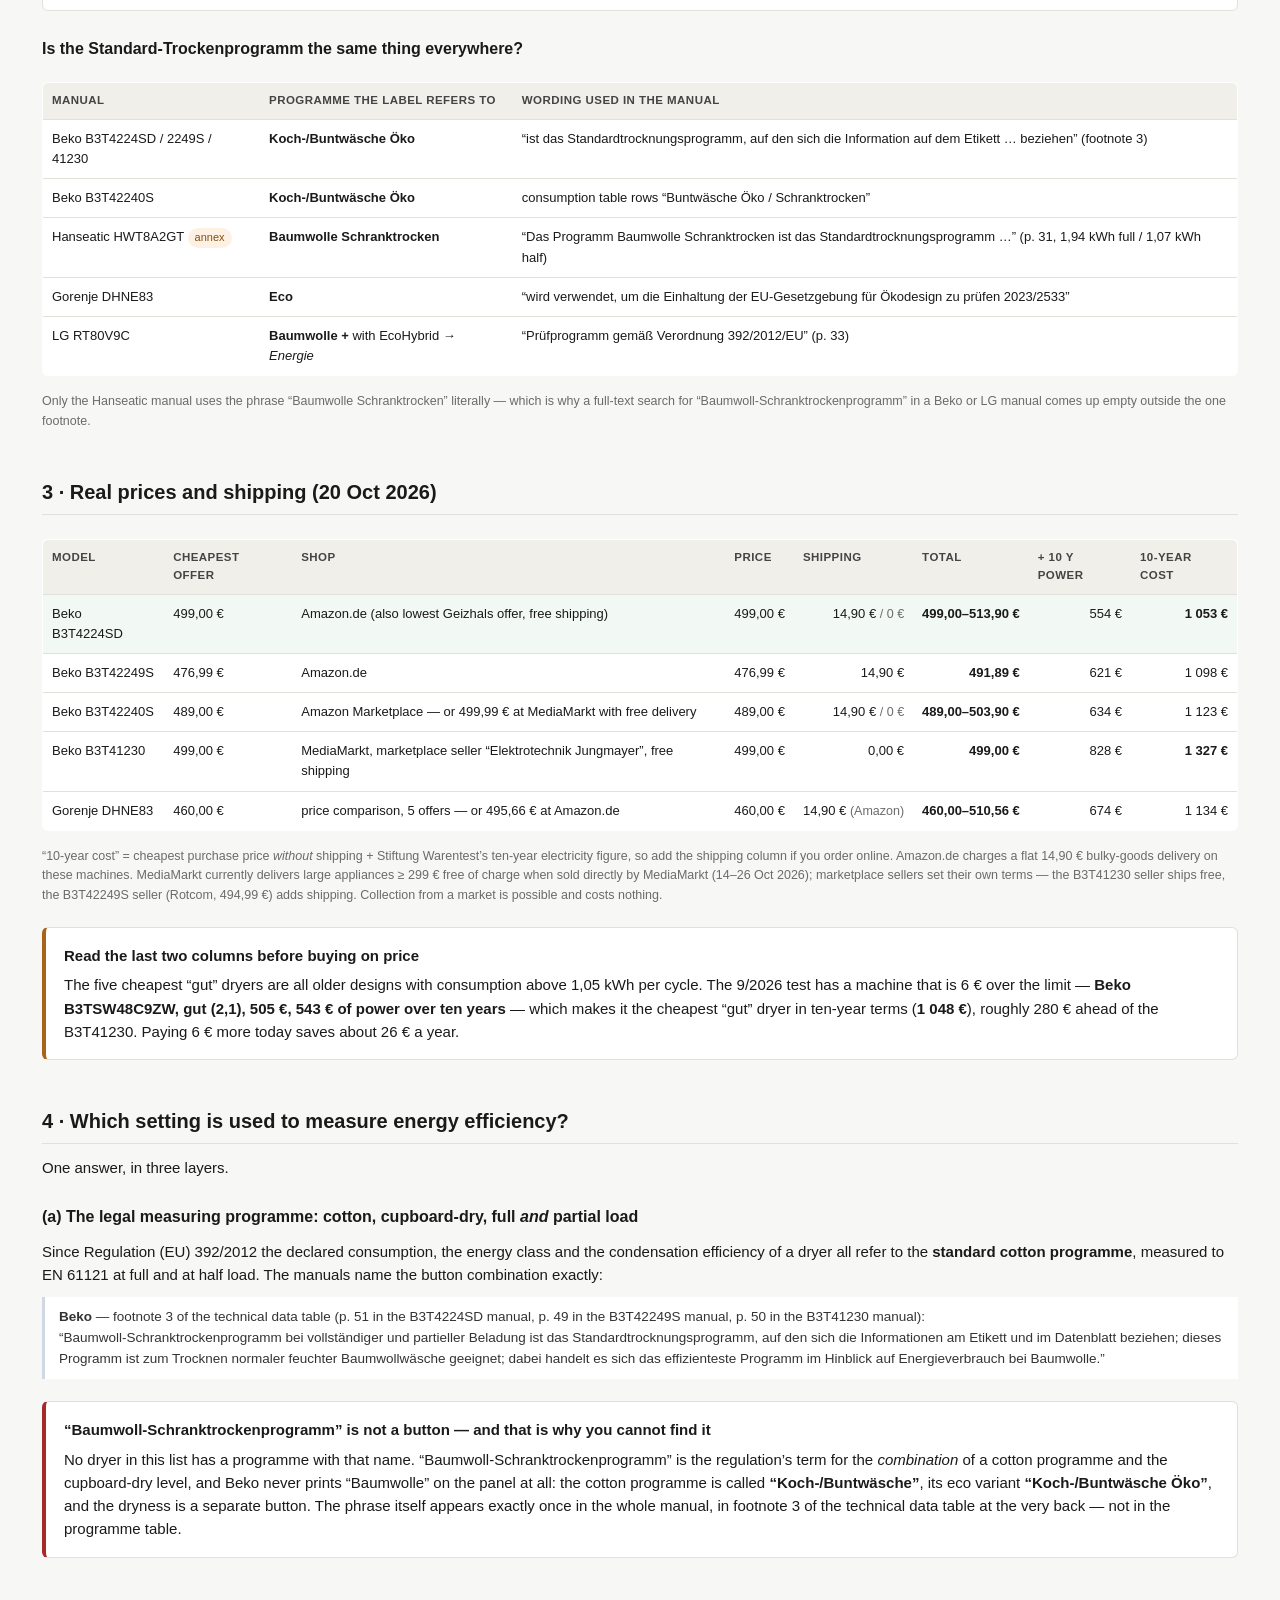
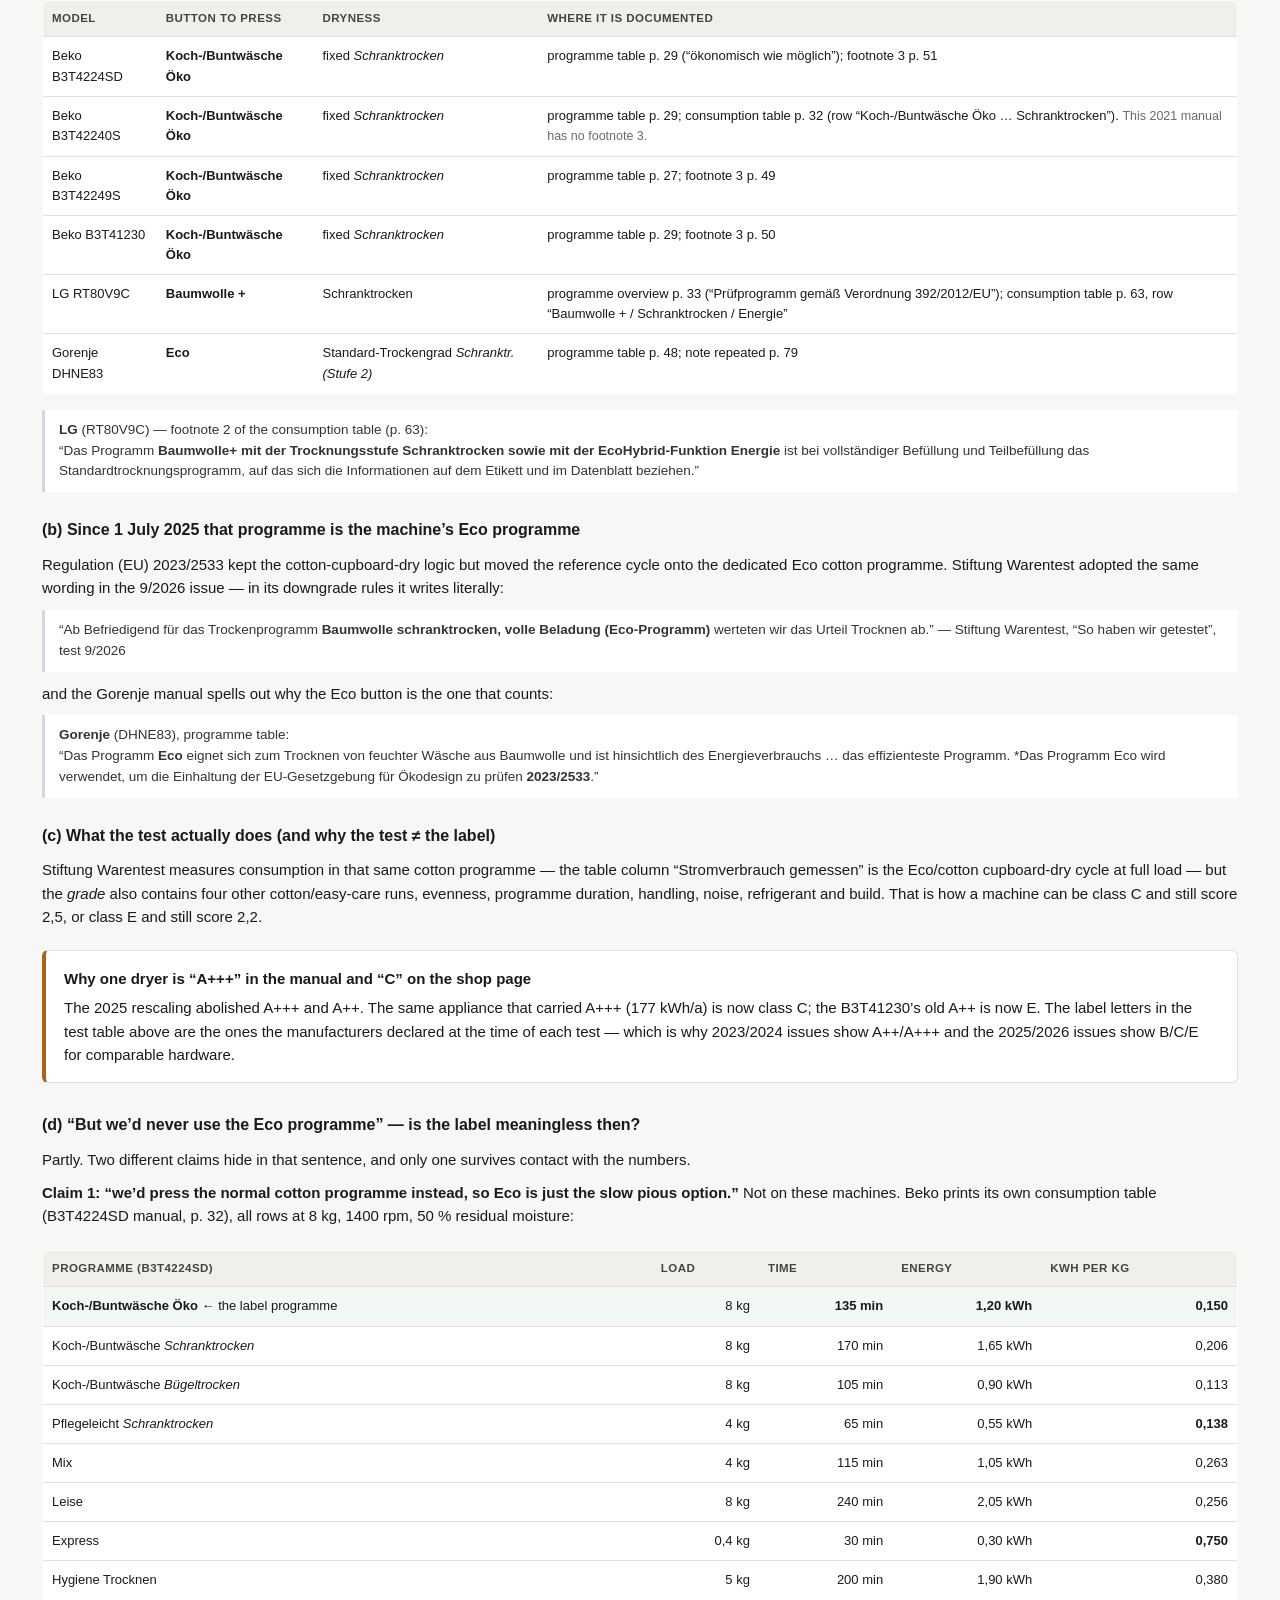
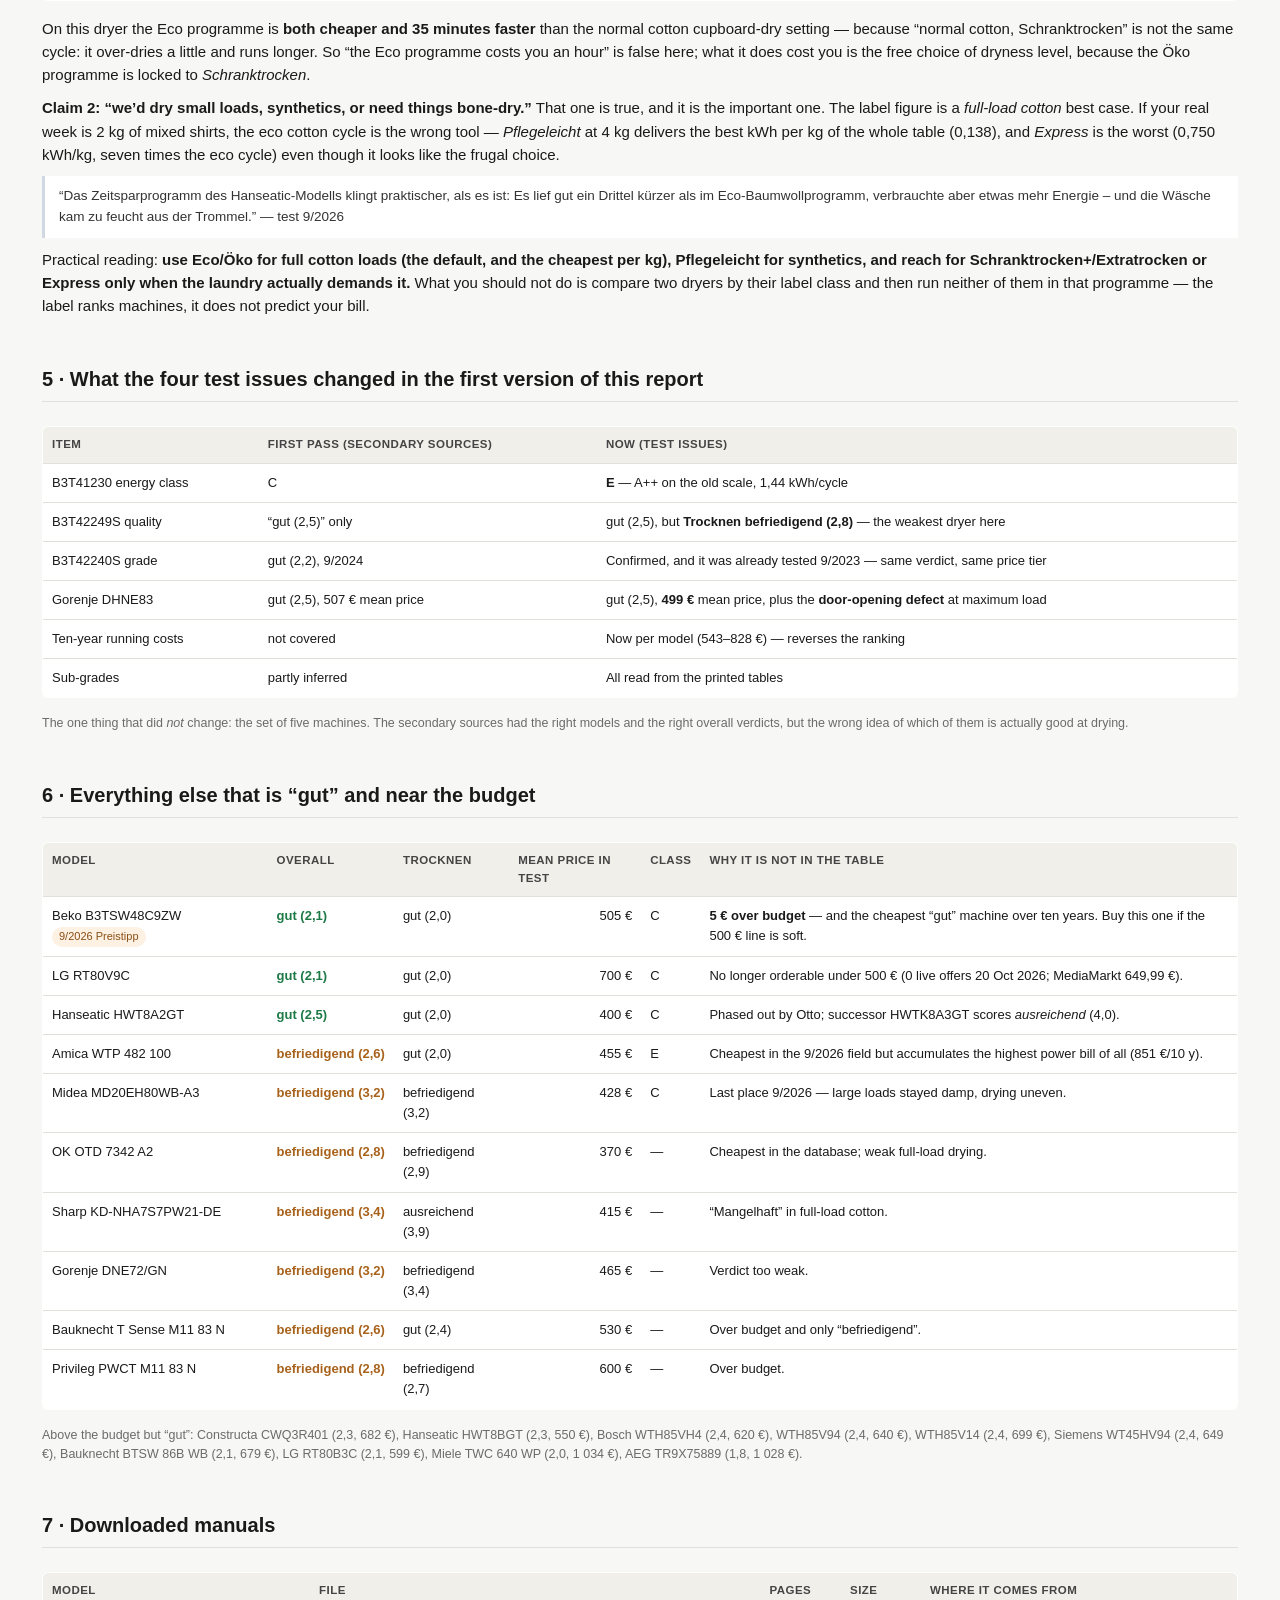
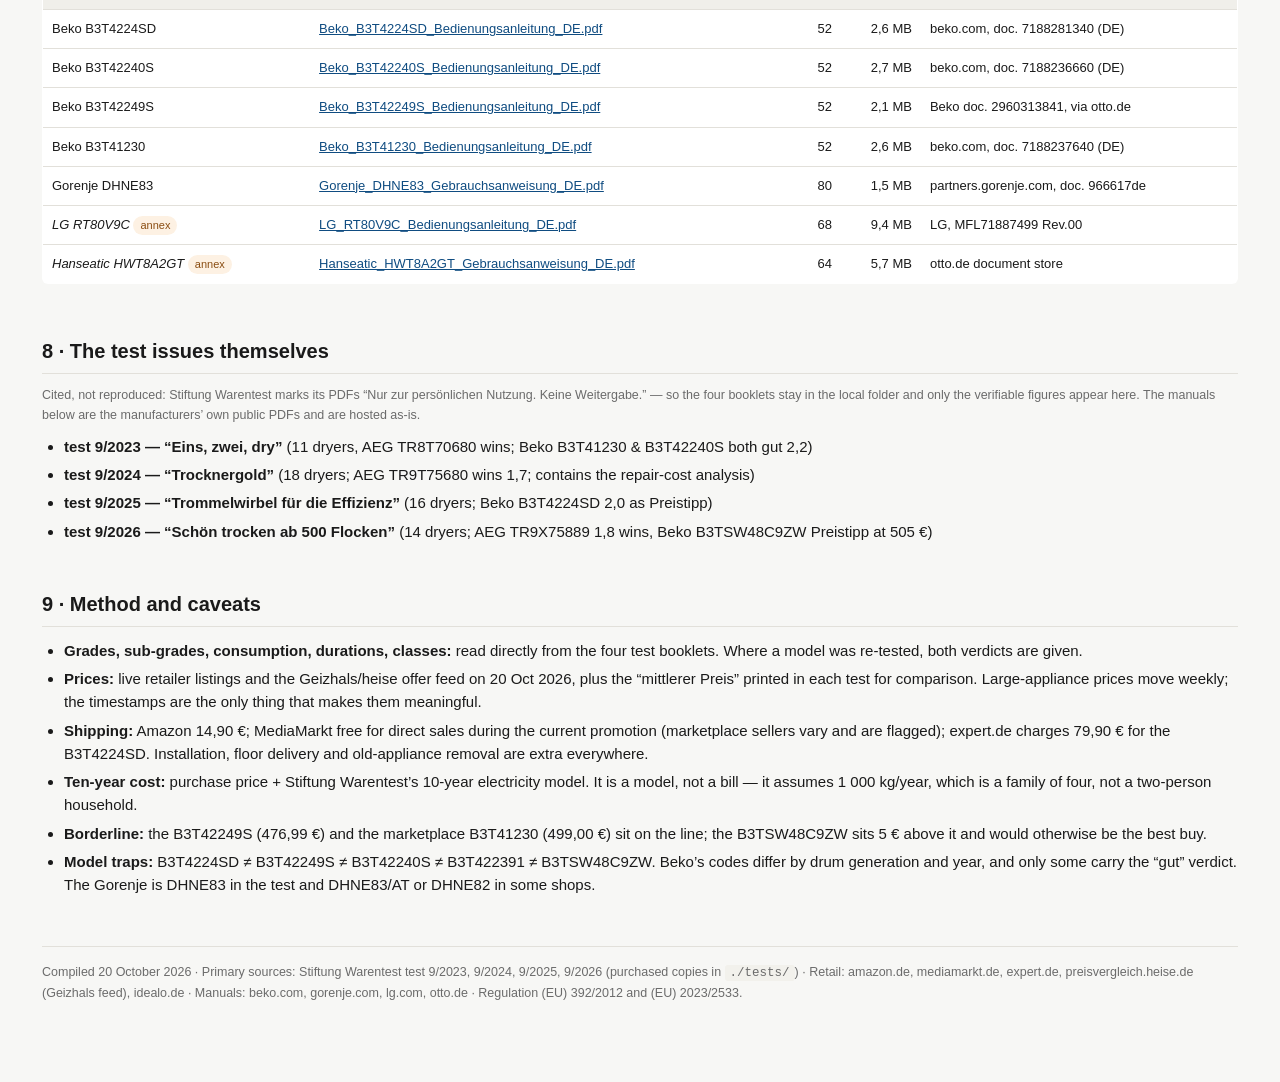
==== commit 9e3dd7c8: "trockner: programme matrix plus per-machine programme tables Every cycle from every manual reduced t" ====
--- a/trockner/index.html
+++ b/trockner/index.html
@@ -17,7 +17,7 @@
   header .sub{color:var(--muted);font-size:14px;margin-bottom:22px}
   .callout{background:#fff;border:1px solid var(--line);border-left:4px solid var(--accent);
            padding:16px 18px;border-radius:6px;margin:22px 0 30px}
-  .callout b{display:block;margin-bottom:6px}
+  .callout > b:first-child{display:block;margin-bottom:6px}
   h2{font-size:20px;margin:46px 0 12px;padding-bottom:6px;border-bottom:1px solid var(--line)}
   h3{font-size:16px;margin:26px 0 8px}
   p{margin:10px 0}
@@ -44,6 +44,25 @@
   .scroll{overflow-x:auto}
   .win{background:#f2f8f3}
   .diff{background:#fffdf5}
+  
+  nav.toc{position:sticky;top:0;z-index:10;display:flex;gap:2px;flex-wrap:wrap;
+          background:rgba(247,247,245,.94);backdrop-filter:blur(6px);
+          border-bottom:1px solid var(--line);margin:0 -22px 8px;padding:8px 22px}
+  nav.toc a{font-size:12.5px;text-decoration:none;color:#33475b;padding:4px 9px;border-radius:20px}
+  nav.toc a:hover{background:#e9edf1;color:var(--accent)}
+  table.matrix td,table.matrix th{text-align:center}
+  table.matrix th.rowhead{text-align:left;font-weight:600;font-size:12.5px;min-width:210px;white-space:normal}
+  table.matrix td.v{font-variant-numeric:tabular-nums;font-size:12.5px}
+  table.matrix td.v.lo{background:#e8f5ec;color:#14603a;font-weight:600}
+  table.matrix td.v.hi{background:#fdf1f0;color:#8c2b25}
+  table.matrix td.nodata{color:#33475b;font-weight:600}
+  table.matrix td.off{color:#cfcec8;font-weight:400}
+  details{background:#fff;border:1px solid var(--line);border-radius:6px;margin:10px 0;padding:0 14px}
+  details[open]{padding-bottom:10px}
+  details summary{cursor:pointer;padding:11px 0;font-weight:600;font-size:14px}
+  details summary::marker{color:var(--muted)}
+  table.prog td.note{font-size:12px;color:var(--muted)}
+  table.prog td.v{text-align:right;font-variant-numeric:tabular-nums}
   footer{margin-top:50px;padding-top:16px;border-top:1px solid var(--line);font-size:12.5px;color:var(--muted)}
   a{color:var(--accent)}
 </style>
@@ -59,13 +78,26 @@
   </div>
 </header>
 
+<nav class="toc">
+  <a href="#results">Test results</a>
+  <a href="#programmes">All programmes</a>
+  <a href="#prices">Prices</a>
+  <a href="#measurement">Measuring programme</a>
+  <a href="#changes">What changed</a>
+  <a href="#others">Runners-up</a>
+  <a href="#manuals">Manuals</a>
+  <a href="#tests">Test issues</a>
+  <a href="#method">Method</a>
+</nav>
+
+
 <div class="callout">
   <b>Five machines clear both hurdles — and the cheapest one to buy is not the cheapest to own</b>
   <b style="display:inline;font-weight:600">Beko B3T4224SD</b> (gut 2,0, 499 €) wins on ten-year cost; <b style="display:inline;font-weight:600">Beko B3T41230</b> (gut 2,2, 499 €) costs 1 327 € over ten years because it burns 1,44 kWh per full cotton cycle — the thirstiest figure printed in the 9/2024 test.
   The energy label is measured in the <b>cotton cupboard-dry programme at full and half load</b>, which since the 2025 ecodesign rules <i>is</i> the machine’s <b>Eco</b> programme — Stiftung Warentest now writes it as “Baumwolle schranktrocken (Eco-Programm)”.
 </div>
 
-<h2>1 · Test results (verbatim from the test issues)</h2>
+<h2 id="results">1 · Test results (verbatim from the test issues)</h2>
 <p class="note">Sub-grades are the foundation’s own: Trocknen 45 %, Handhabung 30 %, Umwelteigenschaften 20 %, Sicherheit und Verarbeitung 5 %. Consumption and duration are <i>measured</i> values for cotton cupboard-dry at full load, then iron-dry, then easy-care — from the test tables, not from the label.</p>
 
 <div class="scroll">
@@ -123,7 +155,248 @@
   <li><b>Gorenje DHNE83</b> — good drying (2,2) and very good environmental marks, but at maximum load <b>the door sprang open</b> during the cycle (the test docked half a grade for it), and handling is only “befriedigend” (3,3): rest-run display “ausreichend”, loading “ausreichend”.</li>
 </ul>
 
-<h2>2 · Real prices and shipping (20 Oct 2026)</h2>
+
+<h2 id="programmes">2 · All programmes, all dryers</h2>
+
+<p>Same question for every machine: <b>what does one kilogram of laundry cost in each cycle?</b> The manuals print energy and duration per programme; dividing by the load turns four different table formats into one comparable number. Lower is better.</p>
+
+<div class="scroll">
+<table class="matrix">
+  <thead><tr><th>Programme family</th><th>B3T4224SD</th><th>B3T42249S</th><th>B3T42240S</th><th>B3T41230</th><th>Gorenje DHNE83</th><th>LG RT80V9C</th></tr></thead>
+  <tbody>
+      <tr><th class="rowhead">Cotton, cupboard-dry — <b>the label/Eco cycle</b></th><td class="v lo" title="Öko, 8 kg, 135 min, 1,20 kWh">0,150</td><td class="v lo" title="Öko, 8 kg, 135 min, 1,20 kWh">0,150</td><td class="v" title="Öko, 8 kg, 135 min, 1,25 kWh">0,156</td><td class="v" title="Öko, 7 kg, 140 min, 1,45 kWh">0,207</td><td class="v hi" title="Eco, 9 kg sister model, 3:58, 2,25 kWh — SW measured 1,32 kWh/175 min on the 8 kg DHNE83 → 0,165">0,250</td><td class="v" title="Baumwolle + 8 kg, 2:38, 1,25 kWh">0,156</td></tr>
+      <tr><th class="rowhead">Cotton, cupboard-dry — the <i>normal</i> (non-eco) setting</th><td class="v" title="8 kg, 170 min, 1,65 kWh">0,206</td><td class="v" title="8 kg, 170 min, 1,65 kWh">0,206</td><td class="v lo" title="8 kg, 150 min, 1,49 kWh">0,186</td><td class="v hi" title="7 kg, 184 min, 1,95 kWh">0,279</td><td class="v" title="Cotton Schranktr., 9 kg, 3:13, 1,86 kWh">0,207</td><td class="nodata" title="programme offered, no consumption published">•</td></tr>
+      <tr><th class="rowhead">Cotton, iron-dry</th><td class="v" title="8 kg, 105 min, 0,90 kWh">0,113</td><td class="v" title="8 kg, 105 min, 0,90 kWh">0,113</td><td class="v lo" title="8 kg, 105 min, 0,89 kWh">0,111</td><td class="v" title="7 kg, 105 min, 1,05 kWh">0,150</td><td class="v" title="9 kg, 1:56, 1,38 kWh">0,153</td><td class="v hi" title="4 kg, 1:56, 0,90 kWh">0,225</td></tr>
+      <tr><th class="rowhead">Cotton, extra-dry</th><td class="nodata" title="programme offered, no consumption published">•</td><td class="nodata" title="programme offered, no consumption published">•</td><td class="nodata" title="programme offered, no consumption published">•</td><td class="nodata" title="programme offered, no consumption published">•</td><td class="v" title="9 kg, 3:28, 1,91 kWh">0,212</td><td class="nodata" title="programme offered, no consumption published">•</td></tr>
+      <tr><th class="rowhead">Easy-care / synthetics, cupboard-dry</th><td class="v" title="4 kg, 65 min, 0,55 kWh">0,138</td><td class="v" title="4 kg, 65 min, 0,55 kWh">0,138</td><td class="v lo" title="4 kg, 65 min, 0,50 kWh">0,125</td><td class="v" title="4 kg, 69 min, 0,70 kWh">0,175</td><td class="v" title="4 kg, 1:01, 0,53 kWh">0,133</td><td class="v hi" title="2 kg, 1:02, 0,55 kWh">0,275</td></tr>
+      <tr><th class="rowhead">Mix</th><td class="v" title="4 kg, 115 min, 1,05 kWh">0,263</td><td class="v" title="4 kg, 115 min, 1,05 kWh">0,263</td><td class="v lo" title="4 kg, 115 min, 0,85 kWh">0,213</td><td class="v hi" title="4 kg, 115 min, 1,15 kWh">0,288</td><td class="v" title="4 kg, 1:35, 0,88 kWh">0,220</td><td class="nodata" title="programme offered, no consumption published">•</td></tr>
+      <tr><th class="rowhead">Wool</th><td class="v lo" title="1,5 kg, 148 min, 0,90 kWh">0,600</td><td class="v lo" title="1,5 kg, 148 min, 0,90 kWh">0,600</td><td class="v hi" title="1,5 kg, 148 min, 1,55 kWh">1,033</td><td class="off">–</td><td class="nodata" title="programme offered, no consumption published">•</td><td class="nodata" title="programme offered, no consumption published">•</td></tr>
+      <tr><th class="rowhead">Delicates / sensitive</th><td class="v lo" title="2 kg, 50 min, 0,35 kWh">0,175</td><td class="v lo" title="2 kg, 50 min, 0,35 kWh">0,175</td><td class="v" title="1,5 kg, 50 min, 0,35 kWh">0,233</td><td class="v" title="2 kg, 45 min, 0,40 kWh">0,200</td><td class="v hi" title="1 kg, 0:45, 0,38 kWh">0,380</td><td class="nodata" title="programme offered, no consumption published">•</td></tr>
+      <tr><th class="rowhead">Bedding / duvets</th><td class="v hi" title="2,5 kg, 165 min, 1,60 kWh">0,640</td><td class="v hi" title="2,5 kg, 165 min, 1,60 kWh">0,640</td><td class="v lo" title="2,5 kg, 165 min, 1,40 kWh">0,560</td><td class="v hi" title="2,5 kg, 165 min, 1,60 kWh">0,640</td><td class="nodata" title="programme offered, no consumption published">•</td><td class="nodata" title="programme offered, no consumption published">•</td></tr>
+      <tr><th class="rowhead">Jeans</th><td class="v hi" title="4 kg, 125 min, 1,15 kWh">0,288</td><td class="v hi" title="4 kg, 125 min, 1,15 kWh">0,288</td><td class="v lo" title="4 kg, 119 min, 0,95 kWh">0,238</td><td class="v hi" title="4 kg, 125 min, 1,15 kWh">0,288</td><td class="nodata" title="programme offered, no consumption published">•</td><td class="off">–</td></tr>
+      <tr><th class="rowhead">Outdoor / sports</th><td class="v hi" title="2 kg, 135 min, 1,20 kWh">0,600</td><td class="v hi" title="2 kg, 135 min, 1,20 kWh">0,600</td><td class="v lo" title="2 kg, 135 min, 0,99 kWh">0,495</td><td class="v hi" title="2 kg, 135 min, 1,20 kWh">0,600</td><td class="nodata" title="programme offered, no consumption published">•</td><td class="nodata" title="programme offered, no consumption published">•</td></tr>
+      <tr><th class="rowhead">Shirts</th><td class="v" title="1,5 kg, 50 min, 0,49 kWh">0,327</td><td class="v" title="1,5 kg, 50 min, 0,49 kWh">0,327</td><td class="off">–</td><td class="v" title="1,5 kg, 50 min, 0,49 kWh">0,327</td><td class="nodata" title="programme offered, no consumption published">•</td><td class="off">–</td></tr>
+      <tr><th class="rowhead">Towels</th><td class="off">–</td><td class="off">–</td><td class="off">–</td><td class="v" title="5 kg, 195 min, 1,95 kWh">0,390</td><td class="nodata" title="programme offered, no consumption published">•</td><td class="nodata" title="programme offered, no consumption published">•</td></tr>
+      <tr><th class="rowhead">Baby</th><td class="off">–</td><td class="off">–</td><td class="off">–</td><td class="off">–</td><td class="nodata" title="programme offered, no consumption published">•</td><td class="off">–</td></tr>
+      <tr><th class="rowhead">Hygiene (heated dry)</th><td class="v hi" title="5 kg, 200 min, 1,90 kWh">0,380</td><td class="v hi" title="5 kg, 200 min, 1,90 kWh">0,380</td><td class="v lo" title="5 kg, 200 min, 1,55 kWh">0,310</td><td class="v hi" title="5 kg, 200 min, 1,90 kWh">0,380</td><td class="off">–</td><td class="off">–</td></tr>
+      <tr><th class="rowhead">Refresh (dry laundry, no real drying)</th><td class="v hi" title="1,2 kg, 120 min, 1,40 kWh">1,167</td><td class="v hi" title="1,2 kg, 120 min, 1,40 kWh">1,167</td><td class="v lo" title="1,2 kg, 120 min, 0,95 kWh">0,792</td><td class="v hi" title="1,2 kg, 120 min, 1,40 kWh">1,167</td><td class="nodata" title="programme offered, no consumption published">•</td><td class="nodata" title="programme offered, no consumption published">•</td></tr>
+      <tr><th class="rowhead">Express / short</th><td class="v hi" title="0,4 kg, 30 min, 0,30 kWh">0,750</td><td class="v hi" title="0,4 kg, 30 min, 0,30 kWh">0,750</td><td class="v lo" title="0,4 kg, 30 min, 0,25 kWh">0,625</td><td class="v hi" title="0,4 kg, 30 min, 0,30 kWh">0,750</td><td class="off">–</td><td class="nodata" title="programme offered, no consumption published">•</td></tr>
+      <tr><th class="rowhead">Silent / low noise</th><td class="v hi" title="8 kg, 240 min, 2,05 kWh">0,256</td><td class="v hi" title="8 kg, 240 min, 2,05 kWh">0,256</td><td class="v lo" title="8 kg, 240 min, 1,95 kWh">0,244</td><td class="off">–</td><td class="off">–</td><td class="off">–</td></tr>
+      <tr><th class="rowhead">Allergy</th><td class="off">–</td><td class="off">–</td><td class="off">–</td><td class="off">–</td><td class="nodata" title="programme offered, no consumption published">•</td><td class="nodata" title="programme offered, no consumption published">•</td></tr>
+      <tr><th class="rowhead">Pillow / cushions</th><td class="off">–</td><td class="off">–</td><td class="off">–</td><td class="off">–</td><td class="nodata" title="programme offered, no consumption published">•</td><td class="off">–</td></tr>
+      <tr><th class="rowhead">Jackets / coats</th><td class="off">–</td><td class="off">–</td><td class="off">–</td><td class="off">–</td><td class="nodata" title="programme offered, no consumption published">•</td><td class="off">–</td></tr>
+      <tr><th class="rowhead">Rack / basket drying</th><td class="off">–</td><td class="off">–</td><td class="off">–</td><td class="off">–</td><td class="off">–</td><td class="nodata" title="programme offered, no consumption published">•</td></tr>
+      <tr><th class="rowhead">Downloadable programme</th><td class="off">–</td><td class="off">–</td><td class="off">–</td><td class="off">–</td><td class="off">–</td><td class="nodata" title="programme offered, no consumption published">•</td></tr>
+      <tr><th class="rowhead">Timed programme (any temperature/duration)</th><td class="nodata" title="programme offered, no consumption published">•</td><td class="nodata" title="programme offered, no consumption published">•</td><td class="nodata" title="programme offered, no consumption published">•</td><td class="nodata" title="programme offered, no consumption published">•</td><td class="nodata" title="programme offered, no consumption published">•</td><td class="nodata" title="programme offered, no consumption published">•</td></tr>
+  </tbody>
+</table>
+</div>
+<p class="note">
+  Numbers are <b>kWh per kg of dry laundry</b> in that programme, computed from each manual’s own consumption table. Hover a value for the underlying kWh, minutes and load — the condition column in the tables below then shows why two rows for the “same” programme differ: spin speed and residual moisture move consumption by 10–20 %, more than the choice between neighbouring programmes does.
+  <span class="pill">•</span> = programme exists but the manufacturer publishes no consumption for it &nbsp;·&nbsp; <span class="pill b">·</span> = not offered.
+  Within each row the cheapest machine is shaded green and the dearest red (only when at least two machines publish a figure).
+</p>
+
+<h3>What the matrix says</h3>
+<ul>
+  <li><b>Cheapest cycle on every Beko: cotton <i>Bügeltrocken</i> (iron-dry), 0,11–0,15 kWh/kg.</b> You pay for the last few percent of dryness. Stopping at iron-dry and hanging the washing for ten minutes is the single biggest saving available, and no machine’s Eco programme beats it.</li>
+  <li><b>The Eco/label cycle sits in the middle (0,15–0,21), the normal cotton cupboard-dry above it (0,19–0,28).</b> On the 8 kg Bekos that gap is 27 %: 1,20 vs 1,65 kWh for the same 8 kg.</li>
+  <li><b>Small programmes are the expensive ones.</b> Express costs 0,63–0,75 kWh/kg — four to five times the eco cycle — because a 0,4 kg load still heats the whole drum. Refresh is the worst of all (0,79–1,17), which makes sense: it is a de-wrinkling function, not a drying function.</li>
+  <li><b>Wool is the exception that punishes you twice:</b> 1,55 kWh for 1,5 kg on the B3T42240S is over 1 kWh/kg — ten times the iron-dry cotton ratio.</li>
+  <li><b>The 7 kg B3T41230 is dearer per kilo in every single programme</b>, which is the same story its class-E label tells.</li>
+  <li><b>Gorenje and LG hide their numbers.</b> LG publishes cotton and easy-care only; Gorenje’s manual prints a 9 kg table for a shared manual, so its per-kilo figures cannot be read across to the tested 8 kg unit.</li>
+</ul>
+
+<h3>Every programme, machine by machine</h3>
+<p class="note">Straight from the manuals, including the duplicate rows that exist only because spin speed and residual moisture differ — they matter more than the programme choice does.</p>
+<details>
+  <summary>Beko B3T4224SD <span class="note">— 8 kg, gut 2,0 · manual p. 32</span></summary>
+  <div class="scroll">
+    <table class="prog">
+      <thead><tr><th>Programme</th><th>kg</th><th>min</th><th>kWh</th><th>kWh/kg</th><th>Condition</th></tr></thead>
+      <tbody>
+        <tr><td>Koch-/Buntwäsche · Bügeltrocken</td><td class='v'>8</td><td class='v'>105</td><td class="v">0,90</td><td class="v">0,113</td><td class='note'>1400 rpm / 50 %</td></tr>
+        <tr><td>Koch-/Buntwäsche · Bügeltrocken</td><td class='v'>8</td><td class='v'>125</td><td class="v">1,15</td><td class="v">0,144</td><td class='note'>1000 rpm / 60 %</td></tr>
+        <tr><td>Koch-/Buntwäsche · Schranktrocken</td><td class='v'>8</td><td class='v'>170</td><td class="v">1,65</td><td class="v">0,206</td><td class='note'>1000 rpm / 60 %</td></tr>
+        <tr><td>Koch-/Buntwäsche Öko</td><td class='v'>8</td><td class='v'>135</td><td class="v">1,20</td><td class="v">0,150</td><td class='note'>1400 rpm / 50 %</td></tr>
+        <tr><td>Koch-/Buntwäsche Öko</td><td class='v'>4</td><td class='v'>85</td><td class="v">0,73</td><td class="v">0,182</td><td class='note'>1400 rpm / 50 %</td></tr>
+        <tr><td>Koch-/Buntwäsche Öko</td><td class='v'>8</td><td class='v'>160</td><td class="v">1,44</td><td class="v">0,180</td><td class='note'>1000 rpm / 60 %</td></tr>
+        <tr><td>Koch-/Buntwäsche Öko</td><td class='v'>4</td><td class='v'>100</td><td class="v">0,81</td><td class="v">0,203</td><td class='note'>1000 rpm / 60 %</td></tr>
+        <tr><td>Pflegeleicht · Bügeltrocken</td><td class='v'>4</td><td class='v'>50</td><td class="v">0,50</td><td class="v">0,125</td><td class='note'>1200 rpm / 40 %</td></tr>
+        <tr><td>Pflegeleicht · Schranktrocken</td><td class='v'>4</td><td class='v'>65</td><td class="v">0,55</td><td class="v">0,138</td><td class='note'>1200 rpm / 40 %</td></tr>
+        <tr><td>Mix</td><td class='v'>4</td><td class='v'>115</td><td class="v">1,05</td><td class="v">0,263</td><td class='note'>1000 rpm / 50 %</td></tr>
+        <tr><td>Wolle</td><td class='v'>1,5</td><td class='v'>148</td><td class="v">0,90</td><td class="v">0,600</td><td class='note'>800 rpm / 40 %</td></tr>
+        <tr><td>Leise</td><td class='v'>8</td><td class='v'>240</td><td class="v">2,05</td><td class="v">0,256</td><td class='note'>1000 rpm / 60 %</td></tr>
+        <tr><td>Feinwäsche</td><td class='v'>2</td><td class='v'>50</td><td class="v">0,35</td><td class="v">0,175</td><td class='note'>1200 rpm / 40 %</td></tr>
+        <tr><td>Jeans</td><td class='v'>4</td><td class='v'>125</td><td class="v">1,15</td><td class="v">0,287</td><td class='note'>1000 rpm / 50 %</td></tr>
+        <tr><td>Outdoor / Sports</td><td class='v'>2</td><td class='v'>135</td><td class="v">1,20</td><td class="v">0,600</td><td class='note'>1000 rpm / 60 %</td></tr>
+        <tr><td>Bettdecken / Daunen</td><td class='v'>2,5</td><td class='v'>165</td><td class="v">1,60</td><td class="v">0,640</td><td class='note'>800 rpm / 40 %</td></tr>
+        <tr><td>Hemden</td><td class='v'>1,5</td><td class='v'>50</td><td class="v">0,49</td><td class="v">0,327</td><td class='note'>800 rpm / 50 %</td></tr>
+        <tr><td>Express</td><td class='v'>0,4</td><td class='v'>30</td><td class="v">0,30</td><td class="v">0,750</td><td class='note'>1200 rpm / 60 %</td></tr>
+        <tr><td>Hygiene Trocknen</td><td class='v'>5</td><td class='v'>200</td><td class="v">1,90</td><td class="v">0,380</td><td class='note'>800 rpm / 60 %</td></tr>
+        <tr><td>Hygiene Auffrischen</td><td class='v'>1,2</td><td class='v'>120</td><td class="v">1,40</td><td class="v">1,167</td><td class='note'>—</td></tr>
+        <tr><td>Zeitprogramme</td><td class='v'>—</td><td class='v'>10–160</td><td class="v"></td><td class="off">—</td><td class='note'>frei wählbar</td></tr>
+      </tbody>
+    </table>
+  </div>
+  <p class="note">The Öko row is the standard programme the label refers to; the manual says so in the text under the table. Times are the manufacturer's, not the test's.</p>
+</details>
+<details>
+  <summary>Beko B3T42249S <span class="note">— 8 kg, gut 2,5 · manual p. 30</span></summary>
+  <div class="scroll">
+    <table class="prog">
+      <thead><tr><th>Programme</th><th>kg</th><th>min</th><th>kWh</th><th>kWh/kg</th><th>Condition</th></tr></thead>
+      <tbody>
+        <tr><td>Koch-/Buntwäsche · Bügeltrocken</td><td class='v'>8</td><td class='v'>105</td><td class="v">0,90</td><td class="v">0,113</td><td class='note'>1400 rpm / 50 %</td></tr>
+        <tr><td>Koch-/Buntwäsche · Bügeltrocken</td><td class='v'>8</td><td class='v'>125</td><td class="v">1,15</td><td class="v">0,144</td><td class='note'>1000 rpm / 60 %</td></tr>
+        <tr><td>Koch-/Buntwäsche · Schranktrocken</td><td class='v'>8</td><td class='v'>170</td><td class="v">1,65</td><td class="v">0,206</td><td class='note'>1000 rpm / 60 %</td></tr>
+        <tr><td>Koch-/Buntwäsche Öko</td><td class='v'>8</td><td class='v'>135</td><td class="v">1,20</td><td class="v">0,150</td><td class='note'>1400 rpm / 50 %</td></tr>
+        <tr><td>Koch-/Buntwäsche Öko</td><td class='v'>4</td><td class='v'>85</td><td class="v">0,73</td><td class="v">0,182</td><td class='note'>1400 rpm / 50 %</td></tr>
+        <tr><td>Koch-/Buntwäsche Öko</td><td class='v'>8</td><td class='v'>160</td><td class="v">1,44</td><td class="v">0,180</td><td class='note'>1000 rpm / 60 %</td></tr>
+        <tr><td>Koch-/Buntwäsche Öko</td><td class='v'>4</td><td class='v'>100</td><td class="v">0,81</td><td class="v">0,203</td><td class='note'>1000 rpm / 60 %</td></tr>
+        <tr><td>Pflegeleicht · Bügeltrocken</td><td class='v'>4</td><td class='v'>50</td><td class="v">0,50</td><td class="v">0,125</td><td class='note'>1200 rpm / 40 %</td></tr>
+        <tr><td>Pflegeleicht · Schranktrocken</td><td class='v'>4</td><td class='v'>65</td><td class="v">0,55</td><td class="v">0,138</td><td class='note'>1200 rpm / 40 %</td></tr>
+        <tr><td>Mix</td><td class='v'>4</td><td class='v'>115</td><td class="v">1,05</td><td class="v">0,263</td><td class='note'>1000 rpm / 50 %</td></tr>
+        <tr><td>Wolle</td><td class='v'>1,5</td><td class='v'>148</td><td class="v">0,90</td><td class="v">0,600</td><td class='note'>800 rpm / 40 %</td></tr>
+        <tr><td>Leise</td><td class='v'>8</td><td class='v'>240</td><td class="v">2,05</td><td class="v">0,256</td><td class='note'>1000 rpm / 60 %</td></tr>
+        <tr><td>Feinwäsche</td><td class='v'>2</td><td class='v'>50</td><td class="v">0,35</td><td class="v">0,175</td><td class='note'>1200 rpm / 40 %</td></tr>
+        <tr><td>Jeans</td><td class='v'>4</td><td class='v'>125</td><td class="v">1,15</td><td class="v">0,287</td><td class='note'>1000 rpm / 50 %</td></tr>
+        <tr><td>Outdoor / Sports</td><td class='v'>2</td><td class='v'>135</td><td class="v">1,20</td><td class="v">0,600</td><td class='note'>1000 rpm / 60 %</td></tr>
+        <tr><td>Bettdecken / Daunen</td><td class='v'>2,5</td><td class='v'>165</td><td class="v">1,60</td><td class="v">0,640</td><td class='note'>800 rpm / 40 %</td></tr>
+        <tr><td>Hemden</td><td class='v'>1,5</td><td class='v'>50</td><td class="v">0,49</td><td class="v">0,327</td><td class='note'>800 rpm / 50 %</td></tr>
+        <tr><td>Express</td><td class='v'>0,4</td><td class='v'>30</td><td class="v">0,30</td><td class="v">0,750</td><td class='note'>1200 rpm / 60 %</td></tr>
+        <tr><td>Hygiene Trocknen</td><td class='v'>5</td><td class='v'>200</td><td class="v">1,90</td><td class="v">0,380</td><td class='note'>800 rpm / 60 %</td></tr>
+        <tr><td>Hygiene Auffrischen</td><td class='v'>1,2</td><td class='v'>120</td><td class="v">1,40</td><td class="v">1,167</td><td class='note'>—</td></tr>
+        <tr><td>Zeitprogramme</td><td class='v'>—</td><td class='v'>10–160</td><td class="v"></td><td class="off">—</td><td class='note'>frei wählbar</td></tr>
+      </tbody>
+    </table>
+  </div>
+  <p class="note">Identical table to the B3T4224SD — same 8 kg platform. The test still rates it a grade lower, because drying quality is measured, not tabulated.</p>
+</details>
+<details>
+  <summary>Beko B3T42240S <span class="note">— 8 kg, gut 2,2 · manual p. 32</span></summary>
+  <div class="scroll">
+    <table class="prog">
+      <thead><tr><th>Programme</th><th>kg</th><th>min</th><th>kWh</th><th>kWh/kg</th><th>Condition</th></tr></thead>
+      <tbody>
+        <tr><td>Koch-/Buntwäsche · Bügeltrocken</td><td class='v'>8</td><td class='v'>105</td><td class="v">0,89</td><td class="v">0,111</td><td class='note'>1400 rpm / 50 %</td></tr>
+        <tr><td>Koch-/Buntwäsche · Bügeltrocken</td><td class='v'>8</td><td class='v'>139</td><td class="v">1,10</td><td class="v">0,138</td><td class='note'>1000 rpm / 60 %</td></tr>
+        <tr><td>Koch-/Buntwäsche · Schranktrocken</td><td class='v'>8</td><td class='v'>150</td><td class="v">1,49</td><td class="v">0,186</td><td class='note'>1400 rpm / 50 %</td></tr>
+        <tr><td>Koch-/Buntwäsche · Schranktrocken</td><td class='v'>8</td><td class='v'>184</td><td class="v">1,52</td><td class="v">0,190</td><td class='note'>1000 rpm / 60 %</td></tr>
+        <tr><td>Koch-/Buntwäsche Öko</td><td class='v'>8</td><td class='v'>135</td><td class="v">1,25</td><td class="v">0,156</td><td class='note'>1400 rpm / 50 %</td></tr>
+        <tr><td>Koch-/Buntwäsche Öko</td><td class='v'>4</td><td class='v'>85</td><td class="v">0,72</td><td class="v">0,180</td><td class='note'>1400 rpm / 50 %</td></tr>
+        <tr><td>Koch-/Buntwäsche Öko</td><td class='v'>8</td><td class='v'>174</td><td class="v">1,44</td><td class="v">0,180</td><td class='note'>1000 rpm / 60 %</td></tr>
+        <tr><td>Koch-/Buntwäsche Öko</td><td class='v'>4</td><td class='v'>108</td><td class="v">0,81</td><td class="v">0,203</td><td class='note'>1000 rpm / 60 %</td></tr>
+        <tr><td>Pflegeleicht · Bügeltrocken</td><td class='v'>4</td><td class='v'>50</td><td class="v">0,33</td><td class="v">0,083</td><td class='note'>1200 rpm / 40 %</td></tr>
+        <tr><td>Pflegeleicht · Schranktrocken</td><td class='v'>4</td><td class='v'>65</td><td class="v">0,50</td><td class="v">0,125</td><td class='note'>1200 rpm / 40 %</td></tr>
+        <tr><td>Mix</td><td class='v'>4</td><td class='v'>115</td><td class="v">0,85</td><td class="v">0,212</td><td class='note'>1000 rpm / 50 %</td></tr>
+        <tr><td>Leise</td><td class='v'>8</td><td class='v'>240</td><td class="v">1,95</td><td class="v">0,244</td><td class='note'>1000 rpm / 60 %</td></tr>
+        <tr><td>Wolle</td><td class='v'>1,5</td><td class='v'>148</td><td class="v">1,55</td><td class="v">1,033</td><td class='note'>800 rpm / 50 %</td></tr>
+        <tr><td>Outdoor / Sports</td><td class='v'>2</td><td class='v'>135</td><td class="v">0,99</td><td class="v">0,495</td><td class='note'>1000 rpm / 60 %</td></tr>
+        <tr><td>Bettdecken / Daunen</td><td class='v'>2,5</td><td class='v'>165</td><td class="v">1,40</td><td class="v">0,560</td><td class='note'>800 rpm / 40 %</td></tr>
+        <tr><td>Jeans</td><td class='v'>4</td><td class='v'>119</td><td class="v">0,95</td><td class="v">0,237</td><td class='note'>1000 rpm / 60 %</td></tr>
+        <tr><td>Feinwäsche</td><td class='v'>1,5</td><td class='v'>50</td><td class="v">0,35</td><td class="v">0,233</td><td class='note'>800 rpm / 40 %</td></tr>
+        <tr><td>Express</td><td class='v'>0,4</td><td class='v'>30</td><td class="v">0,25</td><td class="v">0,625</td><td class='note'>1200 rpm / 60 %</td></tr>
+        <tr><td>Hygiene Trocknen</td><td class='v'>5</td><td class='v'>200</td><td class="v">1,55</td><td class="v">0,310</td><td class='note'>800 rpm / 60 %</td></tr>
+        <tr><td>Hygiene Auffrischen</td><td class='v'>1,2</td><td class='v'>120</td><td class="v">0,95</td><td class="v">0,792</td><td class='note'>—</td></tr>
+        <tr><td>Zeitprogramme</td><td class='v'>—</td><td class='v'>10–160</td><td class="v"></td><td class="off">—</td><td class='note'>frei wählbar</td></tr>
+      </tbody>
+    </table>
+  </div>
+  <p class="note">The 2021 edition: no Öko footnote, but the same programme logic. Note the Wolle cycle — 1,55 kWh for 1,5 kg is the single worst ratio in any Beko table.</p>
+</details>
+<details>
+  <summary>Beko B3T41230 <span class="note">— 7 kg, gut 2,2 · manual p. 32</span></summary>
+  <div class="scroll">
+    <table class="prog">
+      <thead><tr><th>Programme</th><th>kg</th><th>min</th><th>kWh</th><th>kWh/kg</th><th>Condition</th></tr></thead>
+      <tbody>
+        <tr><td>Koch-/Buntwäsche · Bügeltrocken</td><td class='v'>7</td><td class='v'>105</td><td class="v">1,05</td><td class="v">0,150</td><td class='note'>1400 rpm / 50 %</td></tr>
+        <tr><td>Koch-/Buntwäsche · Bügeltrocken</td><td class='v'>7</td><td class='v'>130</td><td class="v">1,35</td><td class="v">0,193</td><td class='note'>1000 rpm / 60 %</td></tr>
+        <tr><td>Koch-/Buntwäsche · Schranktrocken</td><td class='v'>7</td><td class='v'>184</td><td class="v">1,95</td><td class="v">0,279</td><td class='note'>1000 rpm / 60 %</td></tr>
+        <tr><td>Koch-/Buntwäsche Öko</td><td class='v'>7</td><td class='v'>140</td><td class="v">1,45</td><td class="v">0,207</td><td class='note'>1400 rpm / 50 %</td></tr>
+        <tr><td>Koch-/Buntwäsche Öko</td><td class='v'>3,5</td><td class='v'>90</td><td class="v">0,88</td><td class="v">0,251</td><td class='note'>1400 rpm / 50 %</td></tr>
+        <tr><td>Koch-/Buntwäsche Öko</td><td class='v'>7</td><td class='v'>174</td><td class="v">1,71</td><td class="v">0,244</td><td class='note'>1000 rpm / 60 %</td></tr>
+        <tr><td>Koch-/Buntwäsche Öko</td><td class='v'>3,5</td><td class='v'>107</td><td class="v">0,98</td><td class="v">0,280</td><td class='note'>1000 rpm / 60 %</td></tr>
+        <tr><td>Pflegeleicht · Bügeltrocken</td><td class='v'>4</td><td class='v'>55</td><td class="v">0,50</td><td class="v">0,125</td><td class='note'>1200 rpm / 40 %</td></tr>
+        <tr><td>Pflegeleicht · Schranktrocken</td><td class='v'>4</td><td class='v'>69</td><td class="v">0,70</td><td class="v">0,175</td><td class='note'>1200 rpm / 40 %</td></tr>
+        <tr><td>Mix</td><td class='v'>4</td><td class='v'>115</td><td class="v">1,15</td><td class="v">0,287</td><td class='note'>1000 rpm / 50 %</td></tr>
+        <tr><td>Handtücher</td><td class='v'>5</td><td class='v'>195</td><td class="v">1,95</td><td class="v">0,390</td><td class='note'>1000 rpm / 60 %</td></tr>
+        <tr><td>Feinwäsche</td><td class='v'>2</td><td class='v'>45</td><td class="v">0,40</td><td class="v">0,200</td><td class='note'>800 rpm / 40 %</td></tr>
+        <tr><td>Mini</td><td class='v'>4</td><td class='v'>110</td><td class="v">1,10</td><td class="v">0,275</td><td class='note'>800 rpm / 50 %</td></tr>
+        <tr><td>Jeans</td><td class='v'>4</td><td class='v'>125</td><td class="v">1,15</td><td class="v">0,287</td><td class='note'>1000 rpm / 50 %</td></tr>
+        <tr><td>Outdoor / Sports</td><td class='v'>2</td><td class='v'>135</td><td class="v">1,20</td><td class="v">0,600</td><td class='note'>1000 rpm / 60 %</td></tr>
+        <tr><td>Bettdecken / Daunen</td><td class='v'>2,5</td><td class='v'>165</td><td class="v">1,60</td><td class="v">0,640</td><td class='note'>800 rpm / 40 %</td></tr>
+        <tr><td>Hemden</td><td class='v'>1,5</td><td class='v'>50</td><td class="v">0,49</td><td class="v">0,327</td><td class='note'>800 rpm / 50 %</td></tr>
+        <tr><td>Express</td><td class='v'>0,4</td><td class='v'>30</td><td class="v">0,30</td><td class="v">0,750</td><td class='note'>1200 rpm / 60 %</td></tr>
+        <tr><td>Hygiene Trocknen</td><td class='v'>5</td><td class='v'>200</td><td class="v">1,90</td><td class="v">0,380</td><td class='note'>800 rpm / 60 %</td></tr>
+        <tr><td>Hygiene Auffrischen</td><td class='v'>1,2</td><td class='v'>120</td><td class="v">1,40</td><td class="v">1,167</td><td class='note'>—</td></tr>
+        <tr><td>Zeitprogramme</td><td class='v'>—</td><td class='v'>10–160</td><td class="v"></td><td class="off">—</td><td class='note'>frei wählbar</td></tr>
+      </tbody>
+    </table>
+  </div>
+  <p class="note">A 7 kg drum, so every per-kilo figure is worse than its 8 kg siblings despite similar absolute consumption. Has towels, mini and no wool cycle.</p>
+</details>
+<details>
+  <summary>Gorenje DHNE83 <span class="note">— 8 kg, gut 2,5 — quoted from the 9 kg sister model · manual p. 78</span></summary>
+  <div class="scroll">
+    <table class="prog">
+      <thead><tr><th>Programme</th><th>kg</th><th>min</th><th>kWh</th><th>kWh/kg</th><th>Condition</th></tr></thead>
+      <tbody>
+        <tr><td>Eco *</td><td class='v'>9</td><td class='v'>3:58</td><td class="v">2,25</td><td class="v">0,250</td><td class='note'>Standard-Trockengrad, 0 ± 3 %</td></tr>
+        <tr><td>Eco *</td><td class='v'>4,5</td><td class='v'>1:47</td><td class="v">0,98</td><td class="v">0,218</td><td class='note'>0 ± 3 %</td></tr>
+        <tr><td>Cotton · Extra trocken</td><td class='v'>9</td><td class='v'>3:28</td><td class="v">1,91</td><td class="v">0,212</td><td class='note'>—</td></tr>
+        <tr><td>Cotton · Extra trocken</td><td class='v'>6,3</td><td class='v'>2:16</td><td class="v">1,26</td><td class="v">0,200</td><td class='note'>− 3 %</td></tr>
+        <tr><td>Cotton · Extra trocken</td><td class='v'>4,5</td><td class='v'>1:45</td><td class="v">0,95</td><td class="v">0,211</td><td class='note'>− 3 %</td></tr>
+        <tr><td>Cotton · Schranktr.</td><td class='v'>9</td><td class='v'>3:13</td><td class="v">1,86</td><td class="v">0,207</td><td class='note'>12 ± 4 %</td></tr>
+        <tr><td>Cotton · Schranktr.</td><td class='v'>6,3</td><td class='v'>1:58</td><td class="v">1,17</td><td class="v">0,186</td><td class='note'>− 1 %</td></tr>
+        <tr><td>Cotton · Schranktr.</td><td class='v'>4,5</td><td class='v'>1:37</td><td class="v">0,94</td><td class="v">0,209</td><td class='note'>− 1 %</td></tr>
+        <tr><td>Cotton · Bügeltr.</td><td class='v'>9</td><td class='v'>1:56</td><td class="v">1,38</td><td class="v">0,153</td><td class='note'>12 ± 4 %</td></tr>
+        <tr><td>Cotton · Bügeltr.</td><td class='v'>4,5</td><td class='v'>1:22</td><td class="v">0,80</td><td class="v">0,178</td><td class='note'>12 ± 4 %</td></tr>
+        <tr><td>Easy care / Pflegeleicht</td><td class='v'>4</td><td class='v'>1:01</td><td class="v">0,53</td><td class="v">0,133</td><td class='note'>2 ± 3 %</td></tr>
+        <tr><td>Sensitive / Empfindlich</td><td class='v'>1</td><td class='v'>0:45</td><td class="v">0,38</td><td class="v">0,380</td><td class='note'>0 %</td></tr>
+        <tr><td>Mix · Extra trocken</td><td class='v'>—</td><td class='v'>1:57</td><td class="v">1,10</td><td class="off">—</td><td class='note'>− 2 %</td></tr>
+        <tr><td>Mix · Schranktr.</td><td class='v'>4</td><td class='v'>1:35</td><td class="v">0,88</td><td class="v">0,220</td><td class='note'>0 %</td></tr>
+        <tr><td>Mix · Bügeltr.</td><td class='v'>—</td><td class='v'>1:22</td><td class="v">0,76</td><td class="off">—</td><td class='note'>2 %</td></tr>
+      </tbody>
+    </table>
+  </div>
+  <p class="note">The manual is shared across the series and prints 9 kg figures; the tested 8 kg DHNE83 was measured by Stiftung Warentest at 1,32 kWh / 175 min for cotton cupboard-dry (0,165 kWh/kg). Treat the per-kilo column here as indicative only.</p>
+</details>
+<details>
+  <summary>LG RT80V9C <span class="note">— 8 kg, gut 2,1 — annex · manual p. 63</span></summary>
+  <div class="scroll">
+    <table class="prog">
+      <thead><tr><th>Programme</th><th>kg</th><th>min</th><th>kWh</th><th>kWh/kg</th><th>Condition</th></tr></thead>
+      <tbody>
+        <tr><td>Baumwolle +</td><td class='v'>8</td><td class='v'>2:38</td><td class="v">1,25</td><td class="v">0,156</td><td class='note'>1400 rpm / 50 %</td></tr>
+        <tr><td>Baumwolle +</td><td class='v'>8</td><td class='v'>3:03</td><td class="v">1,46</td><td class="v">0,182</td><td class='note'>1000 rpm / 60 %</td></tr>
+        <tr><td>Baumwolle +</td><td class='v'>4</td><td class='v'>1:34</td><td class="v">0,70</td><td class="v">0,175</td><td class='note'>1400 rpm / 50 %</td></tr>
+        <tr><td>Baumwolle +</td><td class='v'>4</td><td class='v'>1:52</td><td class="v">0,81</td><td class="v">0,203</td><td class='note'>1000 rpm / 60 %</td></tr>
+        <tr><td>Baumwolle + · Bügeltrocken</td><td class='v'>4</td><td class='v'>1:56</td><td class="v">0,90</td><td class="v">0,225</td><td class='note'>1400 rpm / 50 %</td></tr>
+        <tr><td>Pflegeleicht · Schranktrocken</td><td class='v'>2</td><td class='v'>1:02</td><td class="v">0,55</td><td class="v">0,275</td><td class='note'>1200 rpm / 40 %</td></tr>
+      </tbody>
+    </table>
+  </div>
+  <p class="note">LG publishes values only for the cotton and easy-care cycles. The label programme is Baumwolle + with the EcoHybrid function set to <i>Energie</i>; the sibling setting <i>Zeit</i> shortens the cycle at higher consumption.</p>
+</details>
+
+<h3>Is the Standard-Trockenprogramm the same thing everywhere?</h3>
+<div class="scroll">
+<table>
+  <thead><tr><th>Manual</th><th>Programme the label refers to</th><th>Wording used in the manual</th></tr></thead>
+  <tbody>
+    <tr><td>Beko B3T4224SD / 2249S / 41230</td><td><b>Koch-/Buntwäsche Öko</b></td><td>“ist das Standardtrocknungsprogramm, auf den sich die Information auf dem Etikett … beziehen” (footnote 3)</td></tr>
+    <tr><td>Beko B3T42240S</td><td><b>Koch-/Buntwäsche Öko</b></td><td>consumption table rows “Buntwäsche Öko / Schranktrocken”</td></tr>
+    <tr><td>Hanseatic HWT8A2GT <span class="pill b">annex</span></td><td><b>Baumwolle Schranktrocken</b></td><td>“Das Programm Baumwolle Schranktrocken ist das Standardtrocknungsprogramm …” (p. 31, 1,94 kWh full / 1,07 kWh half)</td></tr>
+    <tr><td>Gorenje DHNE83</td><td><b>Eco</b></td><td>“wird verwendet, um die Einhaltung der EU-Gesetzgebung für Ökodesign zu prüfen 2023/2533”</td></tr>
+    <tr><td>LG RT80V9C</td><td><b>Baumwolle +</b> with EcoHybrid → <i>Energie</i></td><td>“Prüfprogramm gemäß Verordnung 392/2012/EU” (p. 33)</td></tr>
+  </tbody>
+</table>
+</div>
+<p class="note">Only the Hanseatic manual uses the phrase “Baumwolle Schranktrocken” literally — which is why a full-text search for “Baumwoll-Schranktrockenprogramm” in a Beko or LG manual comes up empty outside the one footnote.</p>
+
+<h2 id="prices">3 · Real prices and shipping (20 Oct 2026)</h2>
 
 <div class="scroll">
 <table>
@@ -162,7 +435,7 @@
   The five cheapest “gut” dryers are all older designs with consumption above 1,05 kWh per cycle. The 9/2026 test has a machine that is 6 € over the limit — <b>Beko B3TSW48C9ZW, gut (2,1), 505 €, 543 € of power over ten years</b> — which makes it the cheapest “gut” dryer in ten-year terms (<b>1 048 €</b>), roughly 280 € ahead of the B3T41230. Paying 6 € more today saves about 26 € a year.
 </div>
 
-<h2>3 · Which setting is used to measure energy efficiency?</h2>
+<h2 id="measurement">4 · Which setting is used to measure energy efficiency?</h2>
 
 <p>One answer, in three layers.</p>
 
@@ -240,7 +513,7 @@
 
 <p>Practical reading: <b>use Eco/Öko for full cotton loads (the default, and the cheapest per kg), Pflegeleicht for synthetics, and reach for Schranktrocken+/Extratrocken or Express only when the laundry actually demands it.</b> What you should not do is compare two dryers by their label class and then run neither of them in that programme — the label ranks machines, it does not predict your bill.</p>
 
-<h2>4 · What the four test issues changed in the first version of this report</h2>
+<h2 id="changes">5 · What the four test issues changed in the first version of this report</h2>
 <div class="scroll">
 <table>
   <thead><tr><th>Item</th><th>First pass (secondary sources)</th><th>Now (test issues)</th></tr></thead>
@@ -256,7 +529,7 @@
 </div>
 <p class="note">The one thing that did <i>not</i> change: the set of five machines. The secondary sources had the right models and the right overall verdicts, but the wrong idea of which of them is actually good at drying.</p>
 
-<h2>5 · Everything else that is “gut” and near the budget</h2>
+<h2 id="others">6 · Everything else that is “gut” and near the budget</h2>
 <div class="scroll">
 <table>
   <thead><tr><th>Model</th><th>Overall</th><th>Trocknen</th><th>Mean price in test</th><th>Class</th><th>Why it is not in the table</th></tr></thead>
@@ -276,7 +549,7 @@
 </div>
 <p class="note">Above the budget but “gut”: Constructa CWQ3R401 (2,3, 682 €), Hanseatic HWT8BGT (2,3, 550 €), Bosch WTH85VH4 (2,4, 620 €), WTH85V94 (2,4, 640 €), WTH85V14 (2,4, 699 €), Siemens WT45HV94 (2,4, 649 €), Bauknecht BTSW 86B WB (2,1, 679 €), LG RT80B3C (2,1, 599 €), Miele TWC 640 WP (2,0, 1 034 €), AEG TR9X75889 (1,8, 1 028 €).</p>
 
-<h2>6 · Downloaded manuals</h2>
+<h2 id="manuals">7 · Downloaded manuals</h2>
 <div class="scroll">
 <table>
   <thead><tr><th>Model</th><th>File</th><th class="num">Pages</th><th class="num">Size</th><th>Where it comes from</th></tr></thead>
@@ -292,7 +565,7 @@
 </table>
 </div>
 
-<h2>7 · The test issues themselves</h2>
+<h2 id="tests">8 · The test issues themselves</h2>
 <p class="note">Cited, not reproduced: Stiftung Warentest marks its PDFs “Nur zur persönlichen Nutzung. Keine Weitergabe.” — so the four booklets stay in the local folder and only the verifiable figures appear here. The manuals below are the manufacturers’ own public PDFs and are hosted as-is.</p>
 <ul>
   <li><b>test 9/2023 — “Eins, zwei, dry”</b> (11 dryers, AEG TR8T70680 wins; Beko B3T41230 &amp; B3T42240S both gut 2,2)</li>
@@ -301,7 +574,7 @@
   <li><b>test 9/2026 — “Schön trocken ab 500 Flocken”</b> (14 dryers; AEG TR9X75889 1,8 wins, Beko B3TSW48C9ZW Preistipp at 505 €)</li>
 </ul>
 
-<h2>8 · Method and caveats</h2>
+<h2 id="method">9 · Method and caveats</h2>
 <ul>
   <li><b>Grades, sub-grades, consumption, durations, classes:</b> read directly from the four test booklets. Where a model was re-tested, both verdicts are given.</li>
   <li><b>Prices:</b> live retailer listings and the Geizhals/heise offer feed on 20 Oct 2026, plus the “mittlerer Preis” printed in each test for comparison. Large-appliance prices move weekly; the timestamps are the only thing that makes them meaningful.</li>
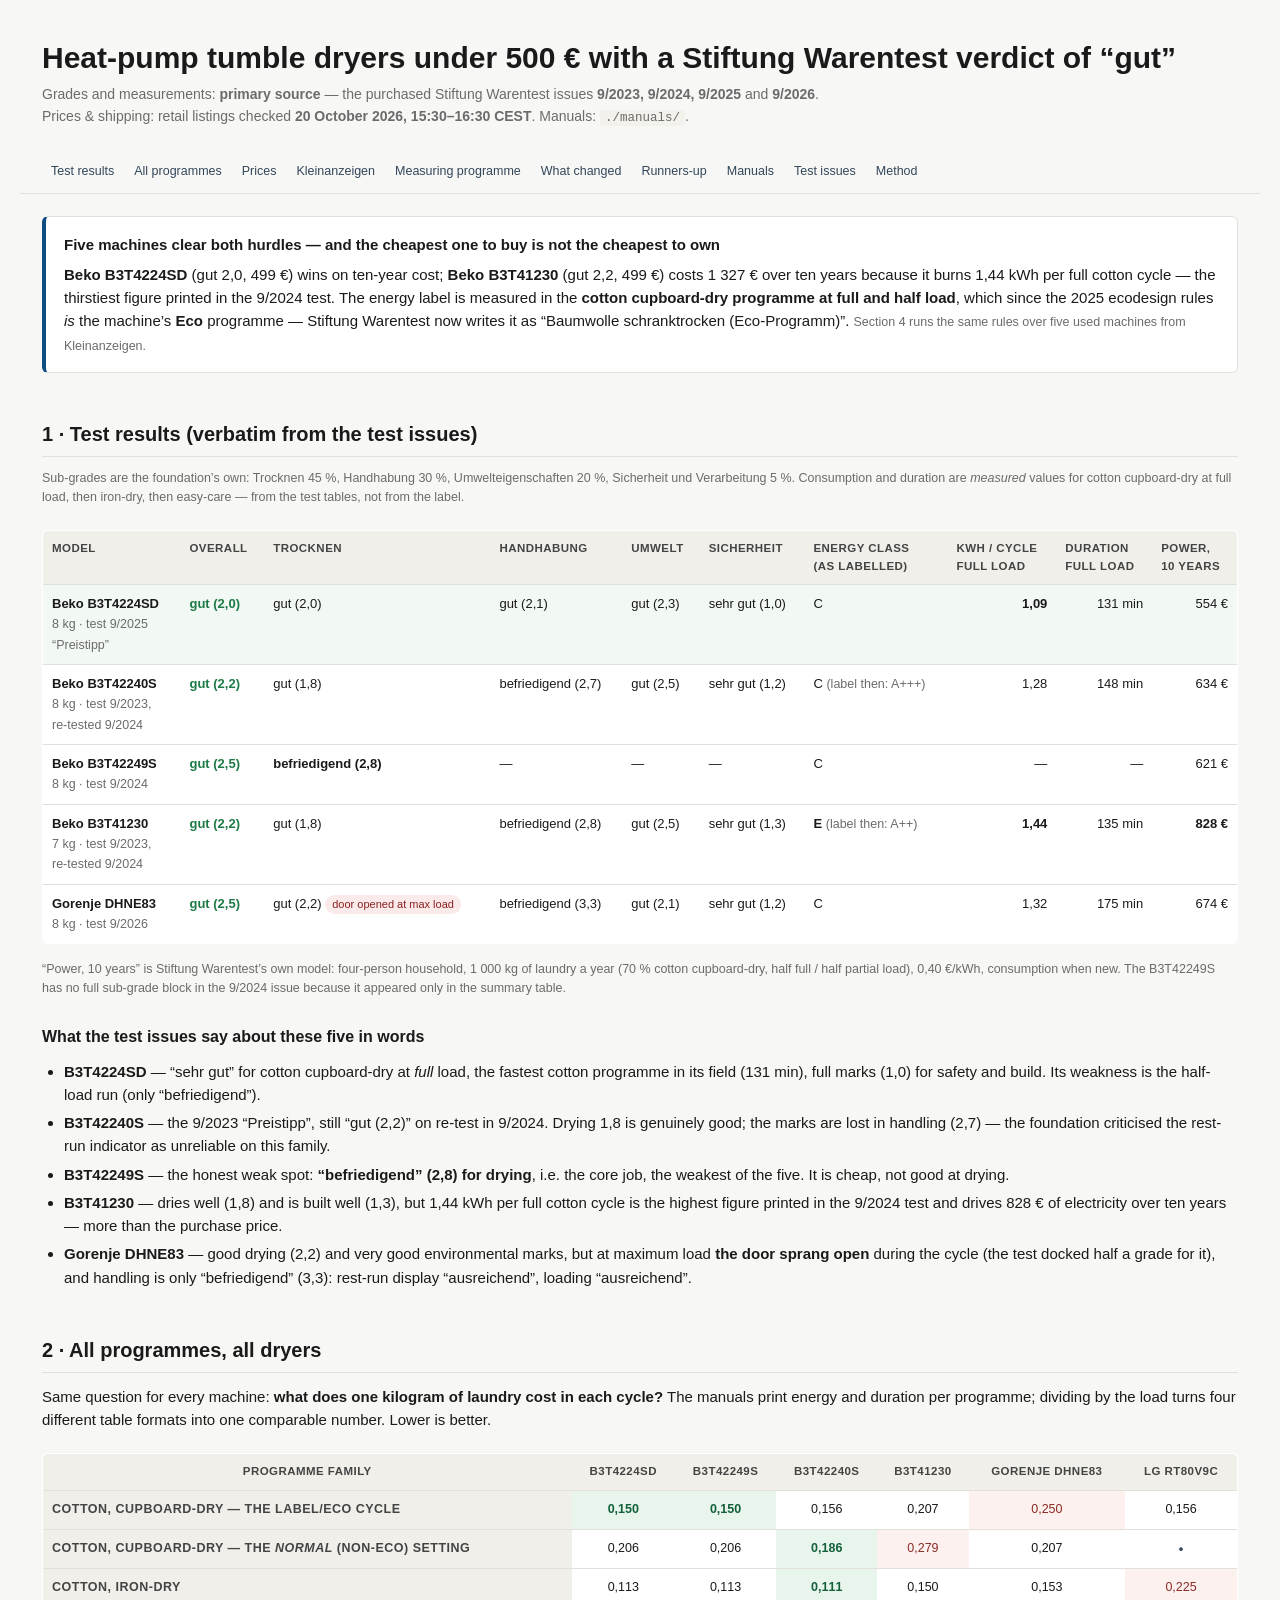
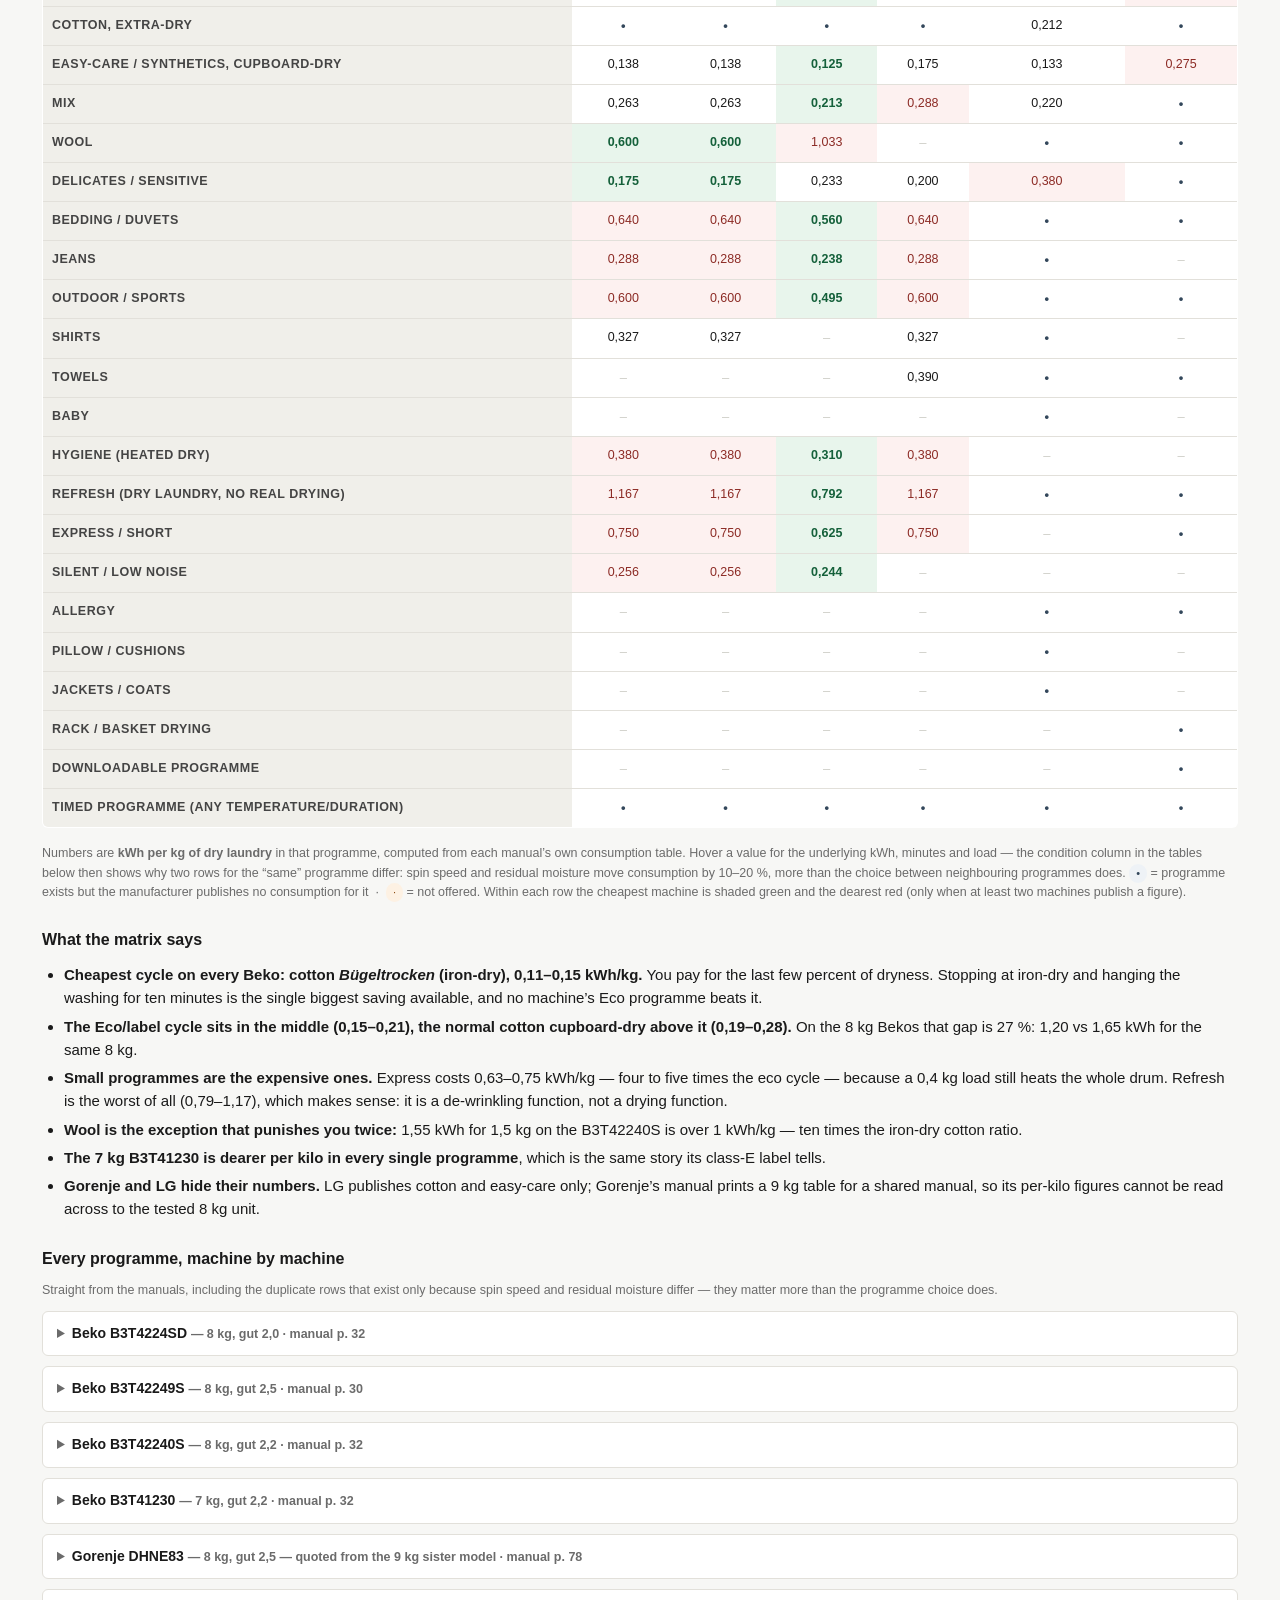
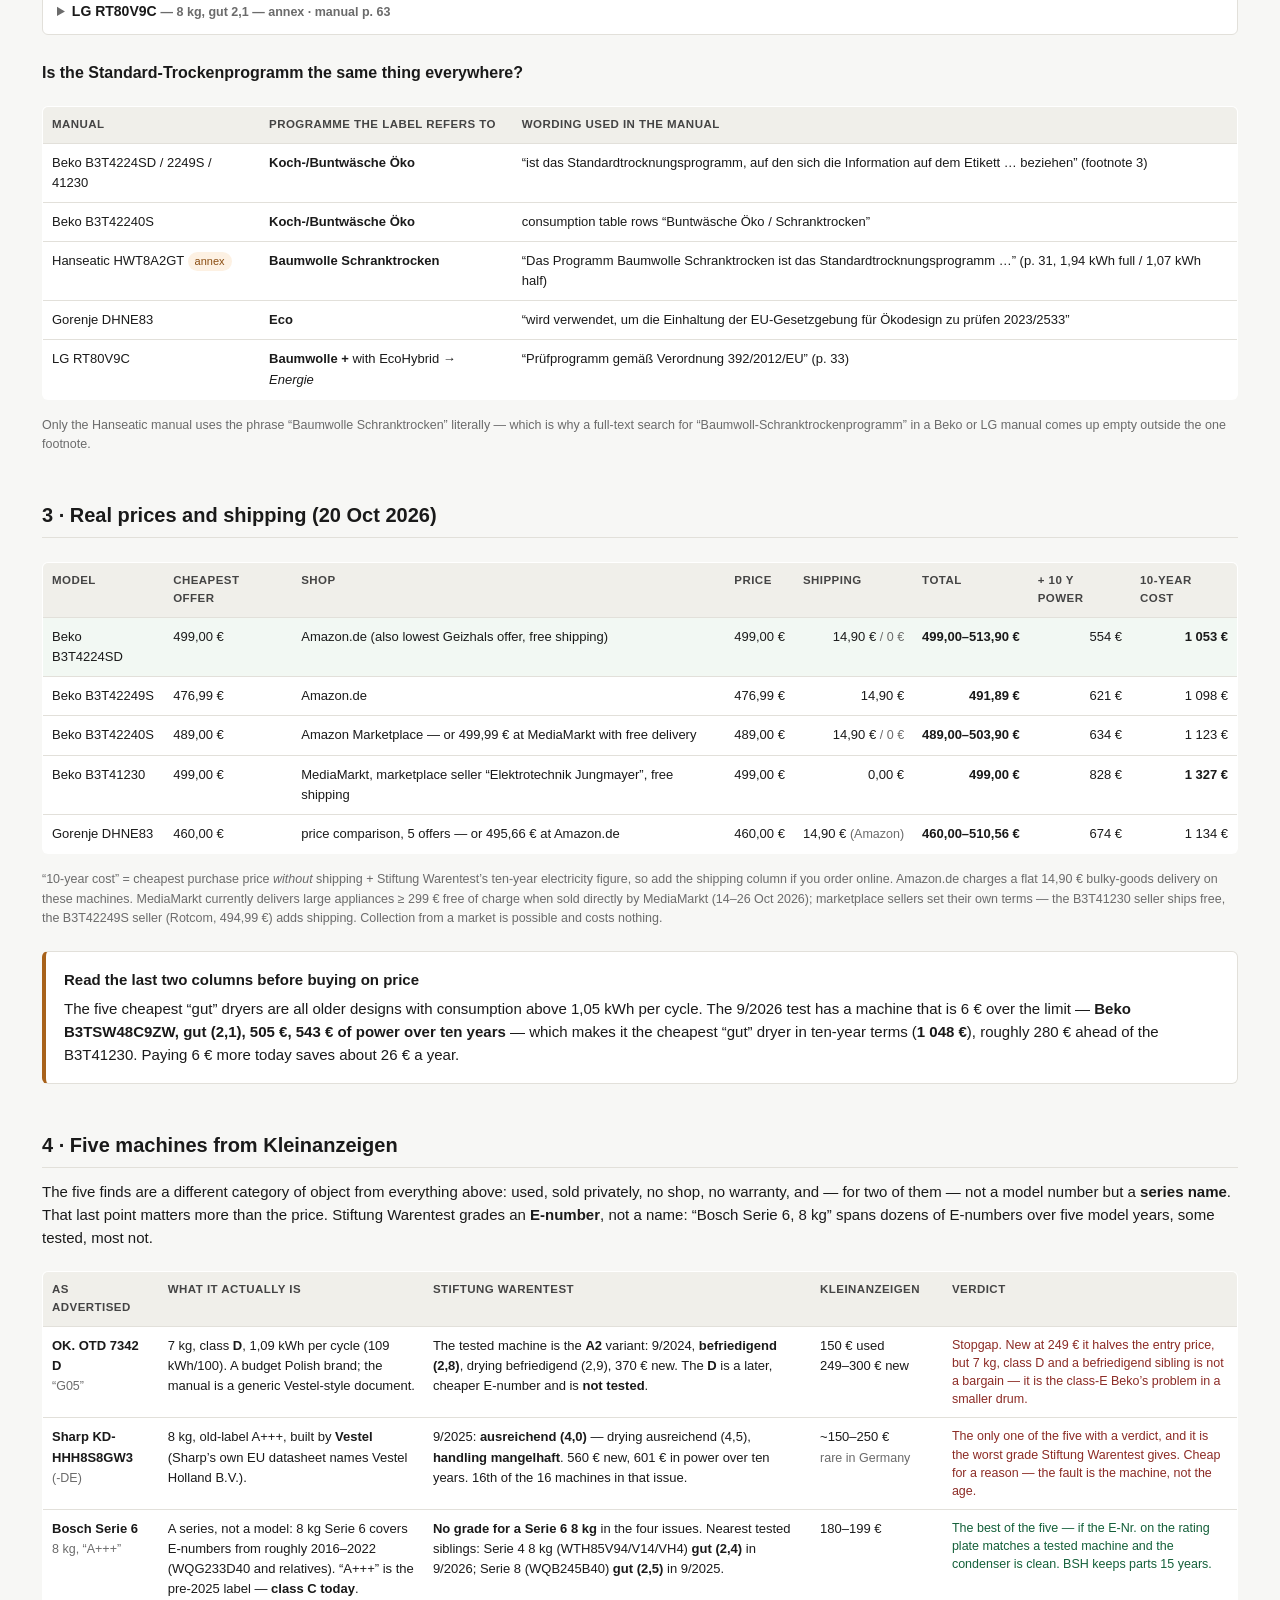
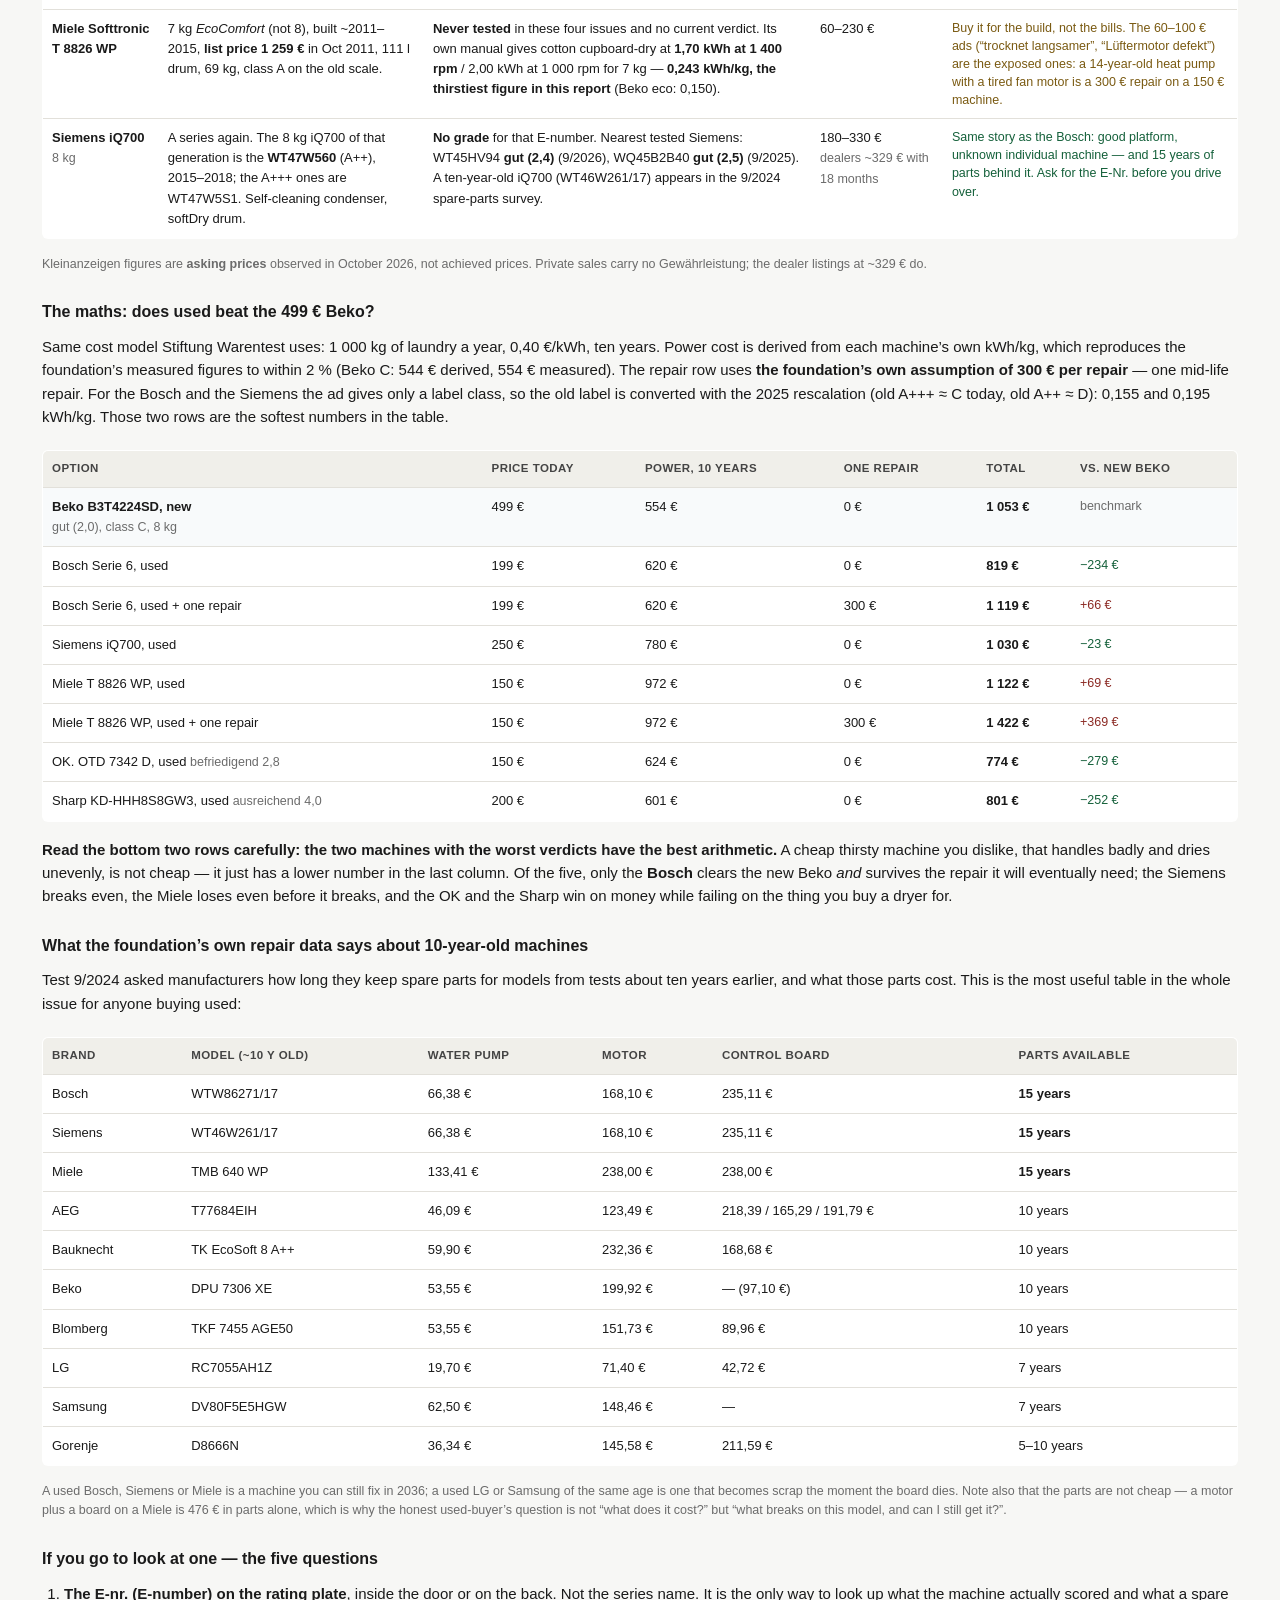
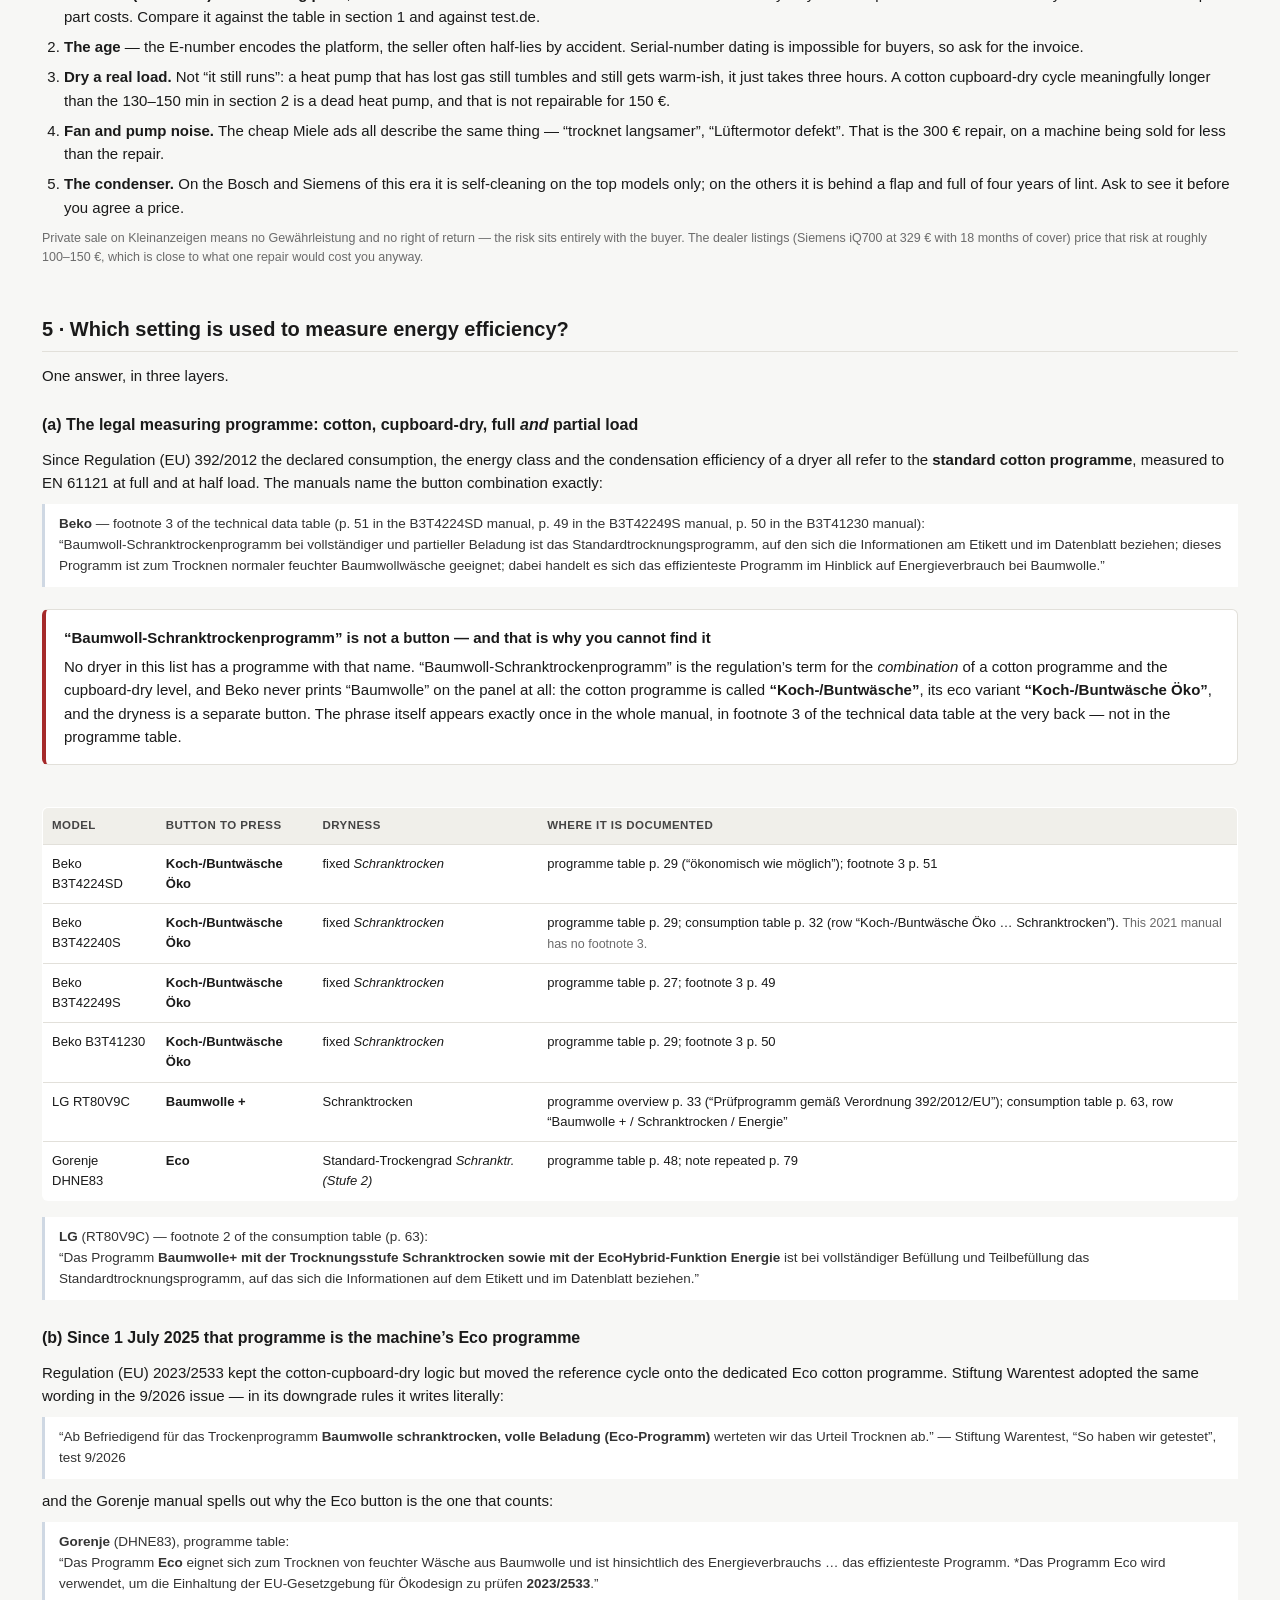
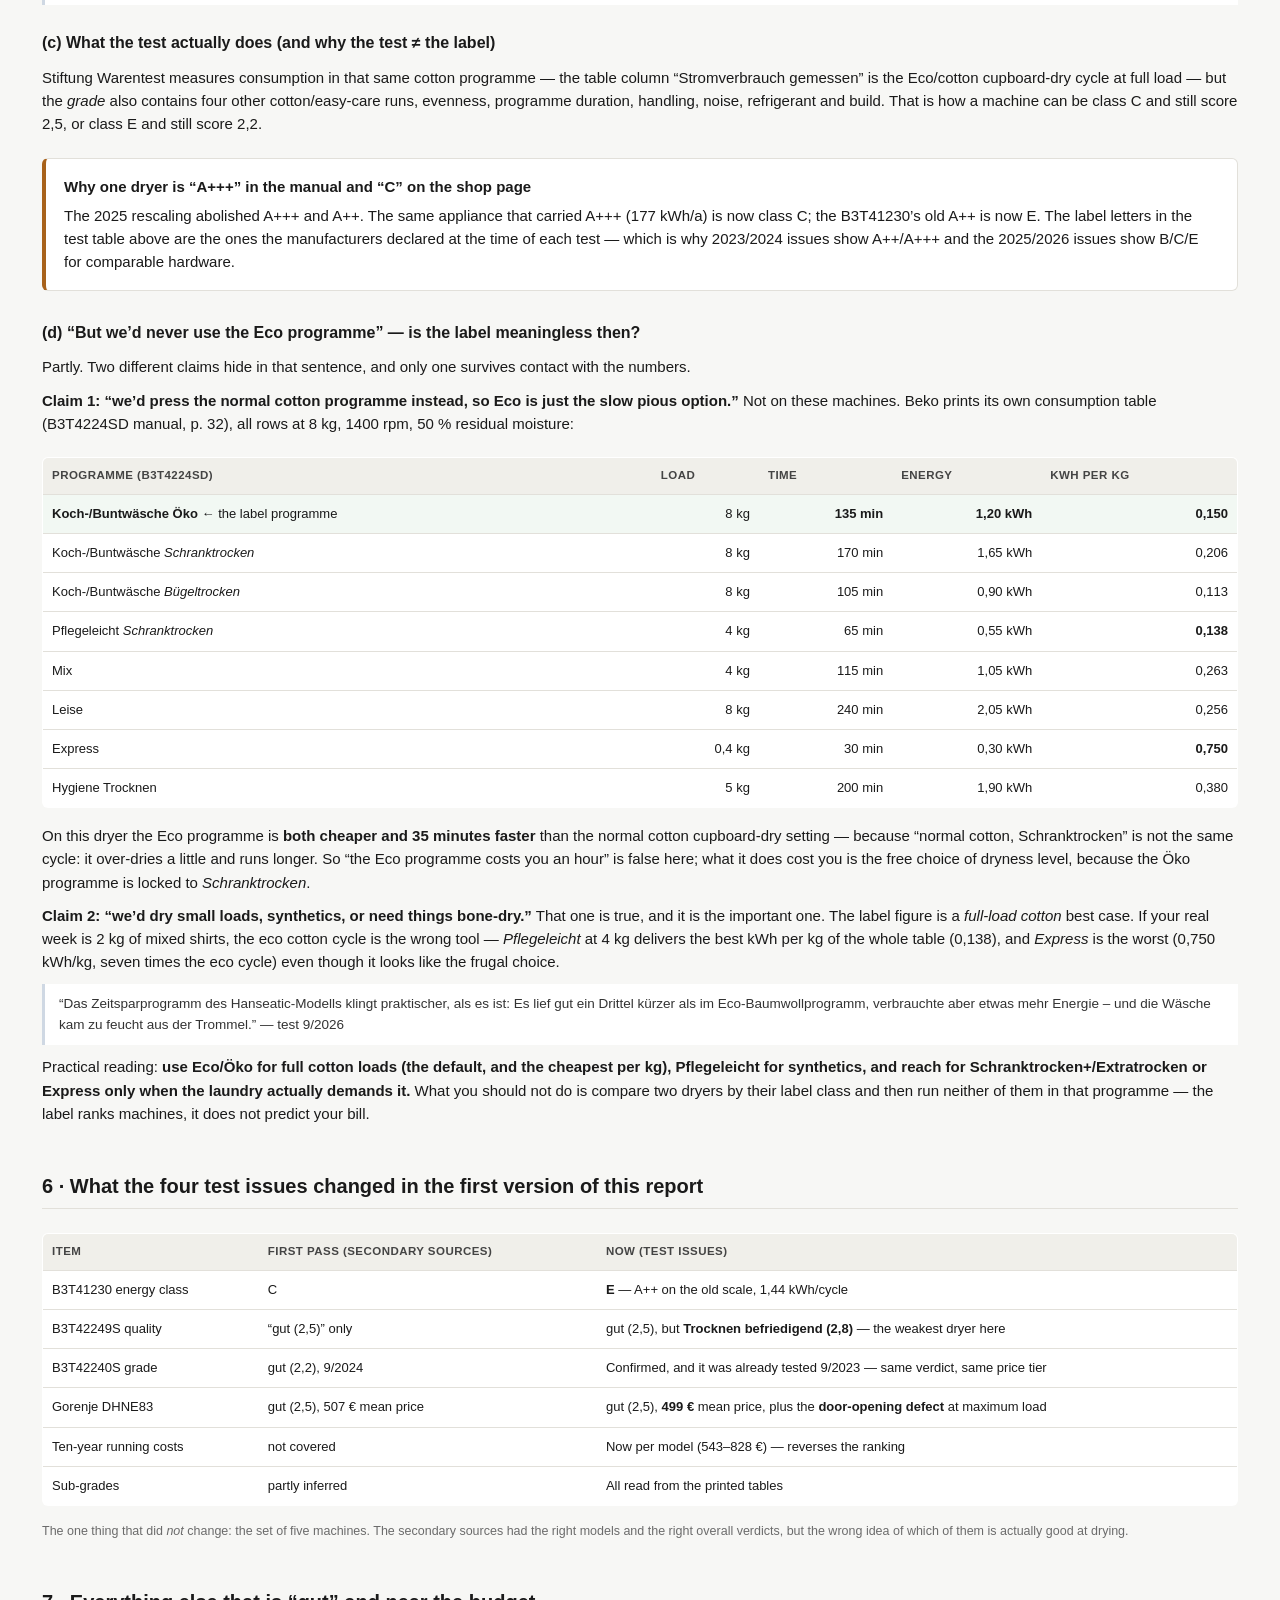
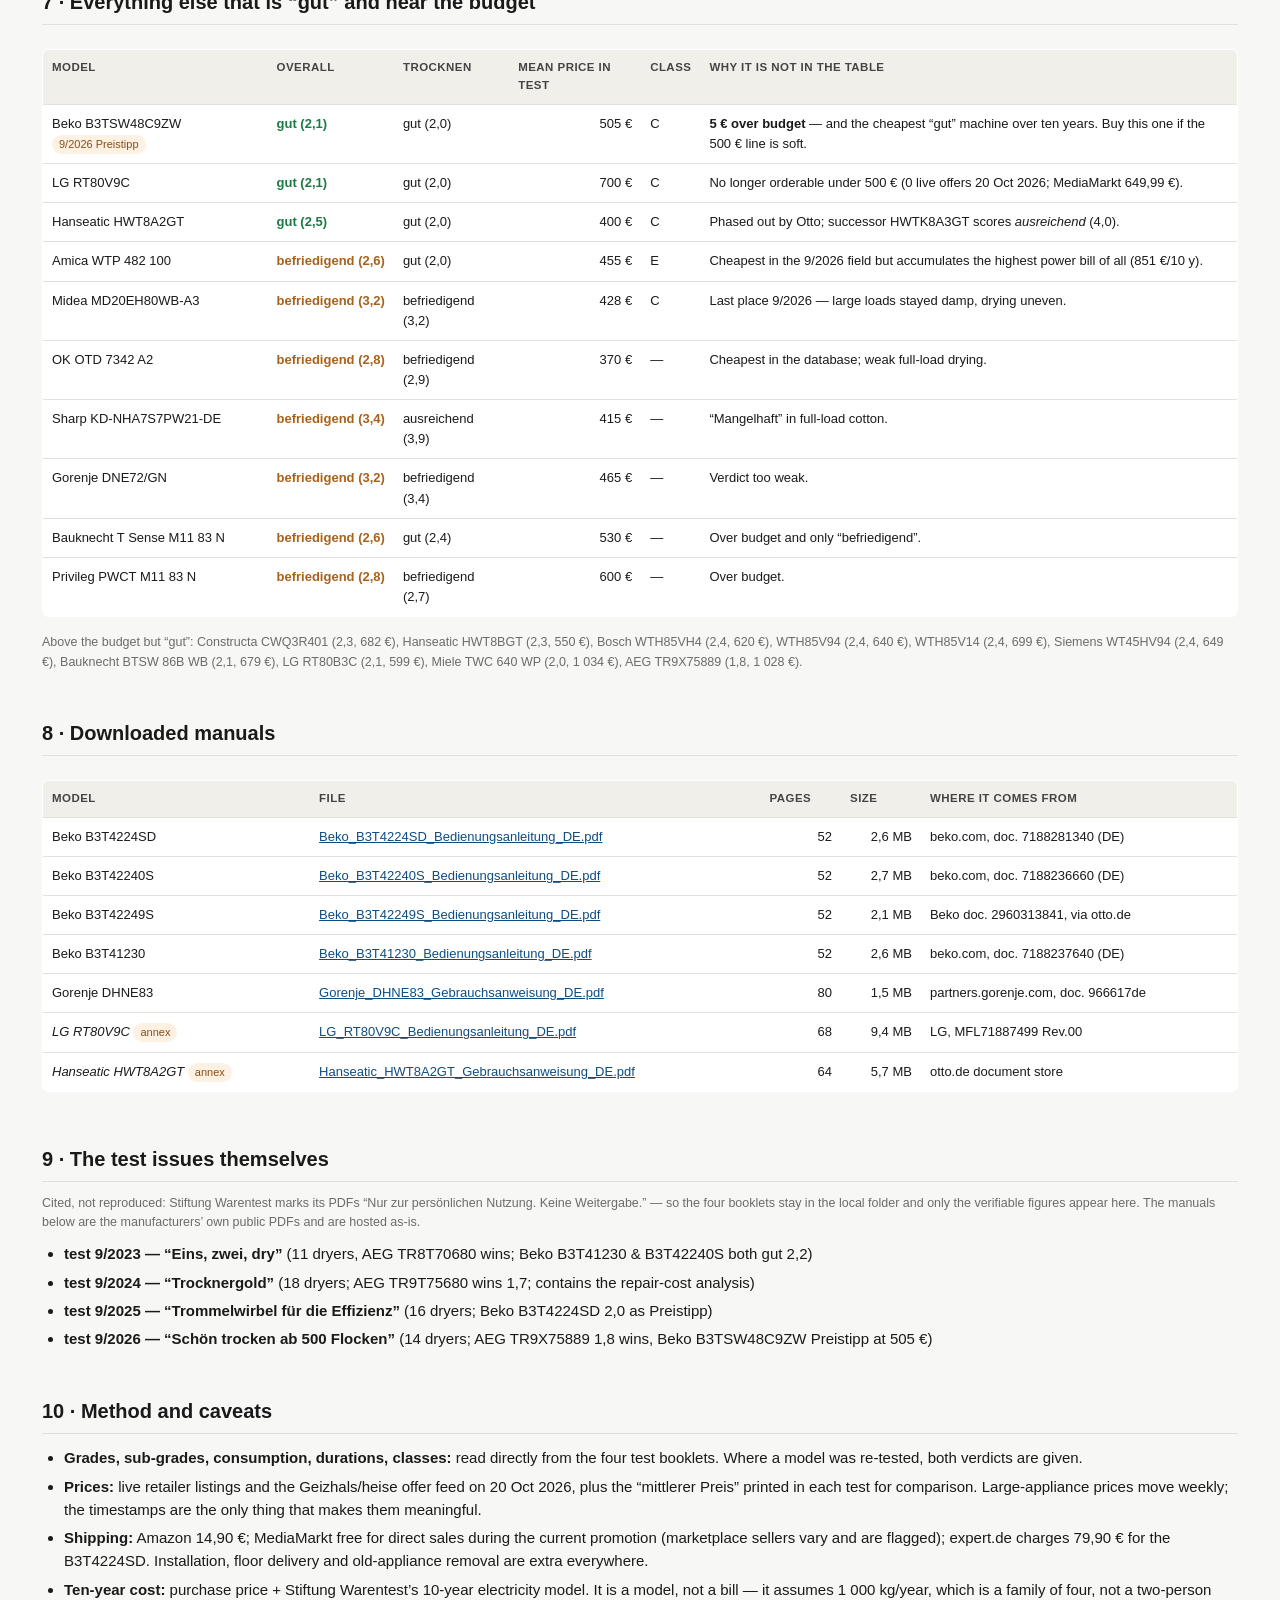
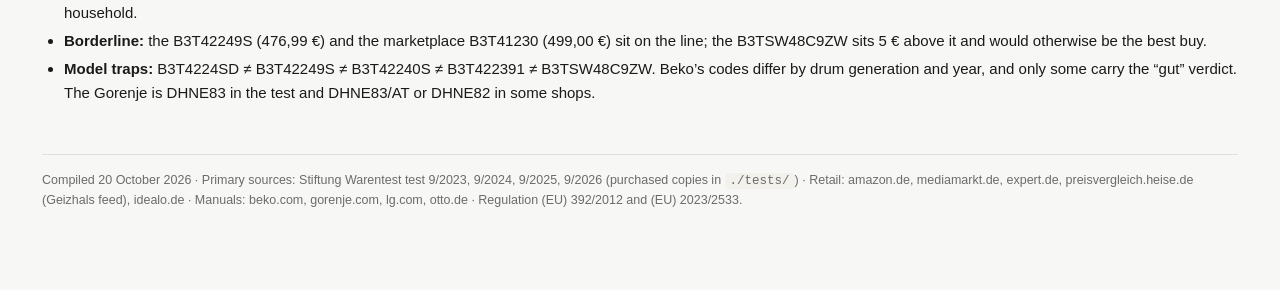
==== commit 525165e9: "trockner: the five Kleinanzeigen machines, priced against the new ones Five used finds judged by the" ====
--- a/trockner/index.html
+++ b/trockner/index.html
@@ -63,6 +63,14 @@
   details summary::marker{color:var(--muted)}
   table.prog td.note{font-size:12px;color:var(--muted)}
   table.prog td.v{text-align:right;font-variant-numeric:tabular-nums}
+
+  td.tag{font-size:12.5px;line-height:1.45}
+  .tag.good{color:#14603a}
+  .tag.bad{color:#8c2b25}
+  .tag.warn{color:#7a5a12}
+  tr.hl{background:#f8fafb}
+  tr.hl td{border-bottom:1px solid var(--line)}
+  ol li{margin-bottom:7px}
   footer{margin-top:50px;padding-top:16px;border-top:1px solid var(--line);font-size:12.5px;color:var(--muted)}
   a{color:var(--accent)}
 </style>
@@ -82,6 +90,7 @@
   <a href="#results">Test results</a>
   <a href="#programmes">All programmes</a>
   <a href="#prices">Prices</a>
+  <a href="#used">Kleinanzeigen</a>
   <a href="#measurement">Measuring programme</a>
   <a href="#changes">What changed</a>
   <a href="#others">Runners-up</a>
@@ -94,7 +103,7 @@
 <div class="callout">
   <b>Five machines clear both hurdles — and the cheapest one to buy is not the cheapest to own</b>
   <b style="display:inline;font-weight:600">Beko B3T4224SD</b> (gut 2,0, 499 €) wins on ten-year cost; <b style="display:inline;font-weight:600">Beko B3T41230</b> (gut 2,2, 499 €) costs 1 327 € over ten years because it burns 1,44 kWh per full cotton cycle — the thirstiest figure printed in the 9/2024 test.
-  The energy label is measured in the <b>cotton cupboard-dry programme at full and half load</b>, which since the 2025 ecodesign rules <i>is</i> the machine’s <b>Eco</b> programme — Stiftung Warentest now writes it as “Baumwolle schranktrocken (Eco-Programm)”.
+  The energy label is measured in the <b>cotton cupboard-dry programme at full and half load</b>, which since the 2025 ecodesign rules <i>is</i> the machine’s <b>Eco</b> programme — Stiftung Warentest now writes it as “Baumwolle schranktrocken (Eco-Programm)”. <span class="note">Section 4 runs the same rules over five used machines from Kleinanzeigen.</span>
 </div>
 
 <h2 id="results">1 · Test results (verbatim from the test issues)</h2>
@@ -435,7 +444,111 @@
   The five cheapest “gut” dryers are all older designs with consumption above 1,05 kWh per cycle. The 9/2026 test has a machine that is 6 € over the limit — <b>Beko B3TSW48C9ZW, gut (2,1), 505 €, 543 € of power over ten years</b> — which makes it the cheapest “gut” dryer in ten-year terms (<b>1 048 €</b>), roughly 280 € ahead of the B3T41230. Paying 6 € more today saves about 26 € a year.
 </div>
 
-<h2 id="measurement">4 · Which setting is used to measure energy efficiency?</h2>
+<h2 id="used">4 · Five machines from Kleinanzeigen</h2>
+
+<p>The five finds are a different category of object from everything above: used, sold privately, no shop, no warranty, and — for two of them — not a model number but a <b>series name</b>. That last point matters more than the price. Stiftung Warentest grades an <b>E-number</b>, not a name: “Bosch Serie 6, 8 kg” spans dozens of E-numbers over five model years, some tested, most not.</p>
+
+<div class="scroll">
+<table>
+  <thead><tr><th>As advertised</th><th>What it actually is</th><th>Stiftung Warentest</th><th>Kleinanzeigen</th><th>Verdict</th></tr></thead>
+  <tbody>
+    <tr>
+      <td><b>OK. OTD 7342 D</b><br><span class="note">“G05”</span></td>
+      <td>7 kg, class <b>D</b>, 1,09 kWh per cycle (109 kWh/100). A budget Polish brand; the manual is a generic Vestel-style document.</td>
+      <td>The tested machine is the <b>A2</b> variant: 9/2024, <b>befriedigend (2,8)</b>, drying befriedigend (2,9), 370 € new. The <b>D</b> is a later, cheaper E-number and is <b>not tested</b>.</td>
+      <td>150 € used<br>249–300 € new</td>
+      <td class="tag bad">Stopgap. New at 249 € it halves the entry price, but 7 kg, class D and a befriedigend sibling is not a bargain — it is the class-E Beko’s problem in a smaller drum.</td>
+    </tr>
+    <tr>
+      <td><b>Sharp KD-HHH8S8GW3</b><br><span class="note">(-DE)</span></td>
+      <td>8 kg, old-label A+++, built by <b>Vestel</b> (Sharp’s own EU datasheet names Vestel Holland B.V.).</td>
+      <td>9/2025: <b>ausreichend (4,0)</b> — drying ausreichend (4,5), <b>handling mangelhaft</b>. 560 € new, 601 € in power over ten years. 16th of the 16 machines in that issue.</td>
+      <td>~150–250 €<br><span class="note">rare in Germany</span></td>
+      <td class="tag bad">The only one of the five with a verdict, and it is the worst grade Stiftung Warentest gives. Cheap for a reason — the fault is the machine, not the age.</td>
+    </tr>
+    <tr>
+      <td><b>Bosch Serie 6</b><br><span class="note">8 kg, “A+++”</span></td>
+      <td>A series, not a model: 8 kg Serie 6 covers E-numbers from roughly 2016–2022 (WQG233D40 and relatives). “A+++” is the pre-2025 label — <b>class C today</b>.</td>
+      <td><b>No grade for a Serie 6 8 kg</b> in the four issues. Nearest tested siblings: Serie 4 8 kg (WTH85V94/V14/VH4) <b>gut (2,4)</b> in 9/2026; Serie 8 (WQB245B40) <b>gut (2,5)</b> in 9/2025.</td>
+      <td>180–199 €</td>
+      <td class="tag good">The best of the five — if the E-Nr. on the rating plate matches a tested machine and the condenser is clean. BSH keeps parts 15 years.</td>
+    </tr>
+    <tr>
+      <td><b>Miele Softtronic T 8826 WP</b></td>
+      <td>7 kg <i>EcoComfort</i> (not 8), built ~2011–2015, <b>list price 1 259 €</b> in Oct 2011, 111 l drum, 69 kg, class A on the old scale.</td>
+      <td><b>Never tested</b> in these four issues and no current verdict. Its own manual gives cotton cupboard-dry at <b>1,70 kWh at 1 400 rpm</b> / 2,00 kWh at 1 000 rpm for 7 kg — <b>0,243 kWh/kg, the thirstiest figure in this report</b> (Beko eco: 0,150).</td>
+      <td>60–230 €</td>
+      <td class="tag warn">Buy it for the build, not the bills. The 60–100 € ads (“trocknet langsamer”, “Lüftermotor defekt”) are the exposed ones: a 14-year-old heat pump with a tired fan motor is a 300 € repair on a 150 € machine.</td>
+    </tr>
+    <tr>
+      <td><b>Siemens iQ700</b><br><span class="note">8 kg</span></td>
+      <td>A series again. The 8 kg iQ700 of that generation is the <b>WT47W560</b> (A++), 2015–2018; the A+++ ones are WT47W5S1. Self-cleaning condenser, softDry drum.</td>
+      <td><b>No grade</b> for that E-number. Nearest tested Siemens: WT45HV94 <b>gut (2,4)</b> (9/2026), WQ45B2B40 <b>gut (2,5)</b> (9/2025). A ten-year-old iQ700 (WT46W261/17) appears in the 9/2024 spare-parts survey.</td>
+      <td>180–330 €<br><span class="note">dealers ~329 € with 18 months</span></td>
+      <td class="tag good">Same story as the Bosch: good platform, unknown individual machine — and 15 years of parts behind it. Ask for the E-Nr. before you drive over.</td>
+    </tr>
+  </tbody>
+</table>
+</div>
+<p class="note">Kleinanzeigen figures are <b>asking prices</b> observed in October 2026, not achieved prices. Private sales carry no Gewährleistung; the dealer listings at ~329 € do.</p>
+
+<h3>The maths: does used beat the 499 € Beko?</h3>
+
+<p>Same cost model Stiftung Warentest uses: 1 000 kg of laundry a year, 0,40 €/kWh, ten years. Power cost is derived from each machine’s own kWh/kg, which reproduces the foundation’s measured figures to within 2 % (Beko C: 544 € derived, 554 € measured). The repair row uses <b>the foundation’s own assumption of 300 € per repair</b> — one mid-life repair. For the Bosch and the Siemens the ad gives only a label class, so the old label is converted with the 2025 rescalation (old A+++ ≈ C today, old A++ ≈ D): 0,155 and 0,195 kWh/kg. Those two rows are the softest numbers in the table.</p>
+
+<div class="scroll">
+<table>
+  <thead><tr><th>Option</th><th>Price today</th><th>Power, 10 years</th><th>One repair</th><th>Total</th><th>vs. new Beko</th></tr></thead>
+  <tbody>
+    <tr class="hl"><td><b>Beko B3T4224SD, new</b><br><span class="note">gut (2,0), class C, 8 kg</span></td><td class="v">499 €</td><td class="v">554 €</td><td class="v">0 €</td><td class="v"><b>1 053 €</b></td><td class="note">benchmark</td></tr>
+    <tr><td>Bosch Serie 6, used</td><td class="v">199 €</td><td class="v">620 €</td><td class="v">0 €</td><td class="v"><b>819 €</b></td><td class="tag good">−234 €</td></tr>
+    <tr><td>Bosch Serie 6, used + one repair</td><td class="v">199 €</td><td class="v">620 €</td><td class="v">300 €</td><td class="v"><b>1 119 €</b></td><td class="tag bad">+66 €</td></tr>
+    <tr><td>Siemens iQ700, used</td><td class="v">250 €</td><td class="v">780 €</td><td class="v">0 €</td><td class="v"><b>1 030 €</b></td><td class="tag good">−23 €</td></tr>
+    <tr><td>Miele T 8826 WP, used</td><td class="v">150 €</td><td class="v">972 €</td><td class="v">0 €</td><td class="v"><b>1 122 €</b></td><td class="tag bad">+69 €</td></tr>
+    <tr><td>Miele T 8826 WP, used + one repair</td><td class="v">150 €</td><td class="v">972 €</td><td class="v">300 €</td><td class="v"><b>1 422 €</b></td><td class="tag bad">+369 €</td></tr>
+    <tr><td>OK. OTD 7342 D, used <span class="note">befriedigend 2,8</span></td><td class="v">150 €</td><td class="v">624 €</td><td class="v">0 €</td><td class="v"><b>774 €</b></td><td class="tag good">−279 €</td></tr>
+    <tr><td>Sharp KD-HHH8S8GW3, used <span class="note">ausreichend 4,0</span></td><td class="v">200 €</td><td class="v">601 €</td><td class="v">0 €</td><td class="v"><b>801 €</b></td><td class="tag good">−252 €</td></tr>
+  </tbody>
+</table>
+</div>
+
+<p><b>Read the bottom two rows carefully: the two machines with the worst verdicts have the best arithmetic.</b> A cheap thirsty machine you dislike, that handles badly and dries unevenly, is not cheap — it just has a lower number in the last column. Of the five, only the <b>Bosch</b> clears the new Beko <i>and</i> survives the repair it will eventually need; the Siemens breaks even, the Miele loses even before it breaks, and the OK and the Sharp win on money while failing on the thing you buy a dryer for.</p>
+
+<h3>What the foundation’s own repair data says about 10-year-old machines</h3>
+
+<p>Test 9/2024 asked manufacturers how long they keep spare parts for models from tests about ten years earlier, and what those parts cost. This is the most useful table in the whole issue for anyone buying used:</p>
+
+<div class="scroll">
+<table>
+  <thead><tr><th>Brand</th><th>Model (~10 y old)</th><th>Water pump</th><th>Motor</th><th>Control board</th><th>Parts available</th></tr></thead>
+  <tbody>
+    <tr><td>Bosch</td><td>WTW86271/17</td><td class="v">66,38 €</td><td class="v">168,10 €</td><td class="v">235,11 €</td><td class="v"><b>15 years</b></td></tr>
+    <tr><td>Siemens</td><td>WT46W261/17</td><td class="v">66,38 €</td><td class="v">168,10 €</td><td class="v">235,11 €</td><td class="v"><b>15 years</b></td></tr>
+    <tr><td>Miele</td><td>TMB 640 WP</td><td class="v">133,41 €</td><td class="v">238,00 €</td><td class="v">238,00 €</td><td class="v"><b>15 years</b></td></tr>
+    <tr><td>AEG</td><td>T77684EIH</td><td class="v">46,09 €</td><td class="v">123,49 €</td><td class="v">218,39 / 165,29 / 191,79 €</td><td class="v">10 years</td></tr>
+    <tr><td>Bauknecht</td><td>TK EcoSoft 8 A++</td><td class="v">59,90 €</td><td class="v">232,36 €</td><td class="v">168,68 €</td><td class="v">10 years</td></tr>
+    <tr><td>Beko</td><td>DPU 7306 XE</td><td class="v">53,55 €</td><td class="v">199,92 €</td><td class="v">— (97,10 €)</td><td class="v">10 years</td></tr>
+    <tr><td>Blomberg</td><td>TKF 7455 AGE50</td><td class="v">53,55 €</td><td class="v">151,73 €</td><td class="v">89,96 €</td><td class="v">10 years</td></tr>
+    <tr><td>LG</td><td>RC7055AH1Z</td><td class="v">19,70 €</td><td class="v">71,40 €</td><td class="v">42,72 €</td><td class="v">7 years</td></tr>
+    <tr><td>Samsung</td><td>DV80F5E5HGW</td><td class="v">62,50 €</td><td class="v">148,46 €</td><td class="v">—</td><td class="v">7 years</td></tr>
+    <tr><td>Gorenje</td><td>D8666N</td><td class="v">36,34 €</td><td class="v">145,58 €</td><td class="v">211,59 €</td><td class="v">5–10 years</td></tr>
+  </tbody>
+</table>
+</div>
+<p class="note">A used Bosch, Siemens or Miele is a machine you can still fix in 2036; a used LG or Samsung of the same age is one that becomes scrap the moment the board dies. Note also that the parts are not cheap — a motor plus a board on a Miele is 476 € in parts alone, which is why the honest used-buyer’s question is not “what does it cost?” but “what breaks on this model, and can I still get it?”.</p>
+
+<h3>If you go to look at one — the five questions</h3>
+<ol>
+  <li><b>The E-nr. (E-number) on the rating plate</b>, inside the door or on the back. Not the series name. It is the only way to look up what the machine actually scored and what a spare part costs. Compare it against the table in section 1 and against test.de.</li>
+  <li><b>The age</b> — the E-number encodes the platform, the seller often half-lies by accident. Serial-number dating is impossible for buyers, so ask for the invoice.</li>
+  <li><b>Dry a real load.</b> Not “it still runs”: a heat pump that has lost gas still tumbles and still gets warm-ish, it just takes three hours. A cotton cupboard-dry cycle meaningfully longer than the 130–150 min in section 2 is a dead heat pump, and that is not repairable for 150 €.</li>
+  <li><b>Fan and pump noise.</b> The cheap Miele ads all describe the same thing — “trocknet langsamer”, “Lüftermotor defekt”. That is the 300 € repair, on a machine being sold for less than the repair.</li>
+  <li><b>The condenser.</b> On the Bosch and Siemens of this era it is self-cleaning on the top models only; on the others it is behind a flap and full of four years of lint. Ask to see it before you agree a price.</li>
+</ol>
+
+<p class="note">Private sale on Kleinanzeigen means no Gewährleistung and no right of return — the risk sits entirely with the buyer. The dealer listings (Siemens iQ700 at 329 € with 18 months of cover) price that risk at roughly 100–150 €, which is close to what one repair would cost you anyway.</p>
+
+<h2 id="measurement">5 · Which setting is used to measure energy efficiency?</h2>
 
 <p>One answer, in three layers.</p>
 
@@ -513,7 +626,7 @@
 
 <p>Practical reading: <b>use Eco/Öko for full cotton loads (the default, and the cheapest per kg), Pflegeleicht for synthetics, and reach for Schranktrocken+/Extratrocken or Express only when the laundry actually demands it.</b> What you should not do is compare two dryers by their label class and then run neither of them in that programme — the label ranks machines, it does not predict your bill.</p>
 
-<h2 id="changes">5 · What the four test issues changed in the first version of this report</h2>
+<h2 id="changes">6 · What the four test issues changed in the first version of this report</h2>
 <div class="scroll">
 <table>
   <thead><tr><th>Item</th><th>First pass (secondary sources)</th><th>Now (test issues)</th></tr></thead>
@@ -529,7 +642,7 @@
 </div>
 <p class="note">The one thing that did <i>not</i> change: the set of five machines. The secondary sources had the right models and the right overall verdicts, but the wrong idea of which of them is actually good at drying.</p>
 
-<h2 id="others">6 · Everything else that is “gut” and near the budget</h2>
+<h2 id="others">7 · Everything else that is “gut” and near the budget</h2>
 <div class="scroll">
 <table>
   <thead><tr><th>Model</th><th>Overall</th><th>Trocknen</th><th>Mean price in test</th><th>Class</th><th>Why it is not in the table</th></tr></thead>
@@ -549,7 +662,7 @@
 </div>
 <p class="note">Above the budget but “gut”: Constructa CWQ3R401 (2,3, 682 €), Hanseatic HWT8BGT (2,3, 550 €), Bosch WTH85VH4 (2,4, 620 €), WTH85V94 (2,4, 640 €), WTH85V14 (2,4, 699 €), Siemens WT45HV94 (2,4, 649 €), Bauknecht BTSW 86B WB (2,1, 679 €), LG RT80B3C (2,1, 599 €), Miele TWC 640 WP (2,0, 1 034 €), AEG TR9X75889 (1,8, 1 028 €).</p>
 
-<h2 id="manuals">7 · Downloaded manuals</h2>
+<h2 id="manuals">8 · Downloaded manuals</h2>
 <div class="scroll">
 <table>
   <thead><tr><th>Model</th><th>File</th><th class="num">Pages</th><th class="num">Size</th><th>Where it comes from</th></tr></thead>
@@ -565,7 +678,7 @@
 </table>
 </div>
 
-<h2 id="tests">8 · The test issues themselves</h2>
+<h2 id="tests">9 · The test issues themselves</h2>
 <p class="note">Cited, not reproduced: Stiftung Warentest marks its PDFs “Nur zur persönlichen Nutzung. Keine Weitergabe.” — so the four booklets stay in the local folder and only the verifiable figures appear here. The manuals below are the manufacturers’ own public PDFs and are hosted as-is.</p>
 <ul>
   <li><b>test 9/2023 — “Eins, zwei, dry”</b> (11 dryers, AEG TR8T70680 wins; Beko B3T41230 &amp; B3T42240S both gut 2,2)</li>
@@ -574,7 +687,7 @@
   <li><b>test 9/2026 — “Schön trocken ab 500 Flocken”</b> (14 dryers; AEG TR9X75889 1,8 wins, Beko B3TSW48C9ZW Preistipp at 505 €)</li>
 </ul>
 
-<h2 id="method">9 · Method and caveats</h2>
+<h2 id="method">10 · Method and caveats</h2>
 <ul>
   <li><b>Grades, sub-grades, consumption, durations, classes:</b> read directly from the four test booklets. Where a model was re-tested, both verdicts are given.</li>
   <li><b>Prices:</b> live retailer listings and the Geizhals/heise offer feed on 20 Oct 2026, plus the “mittlerer Preis” printed in each test for comparison. Large-appliance prices move weekly; the timestamps are the only thing that makes them meaningful.</li>
